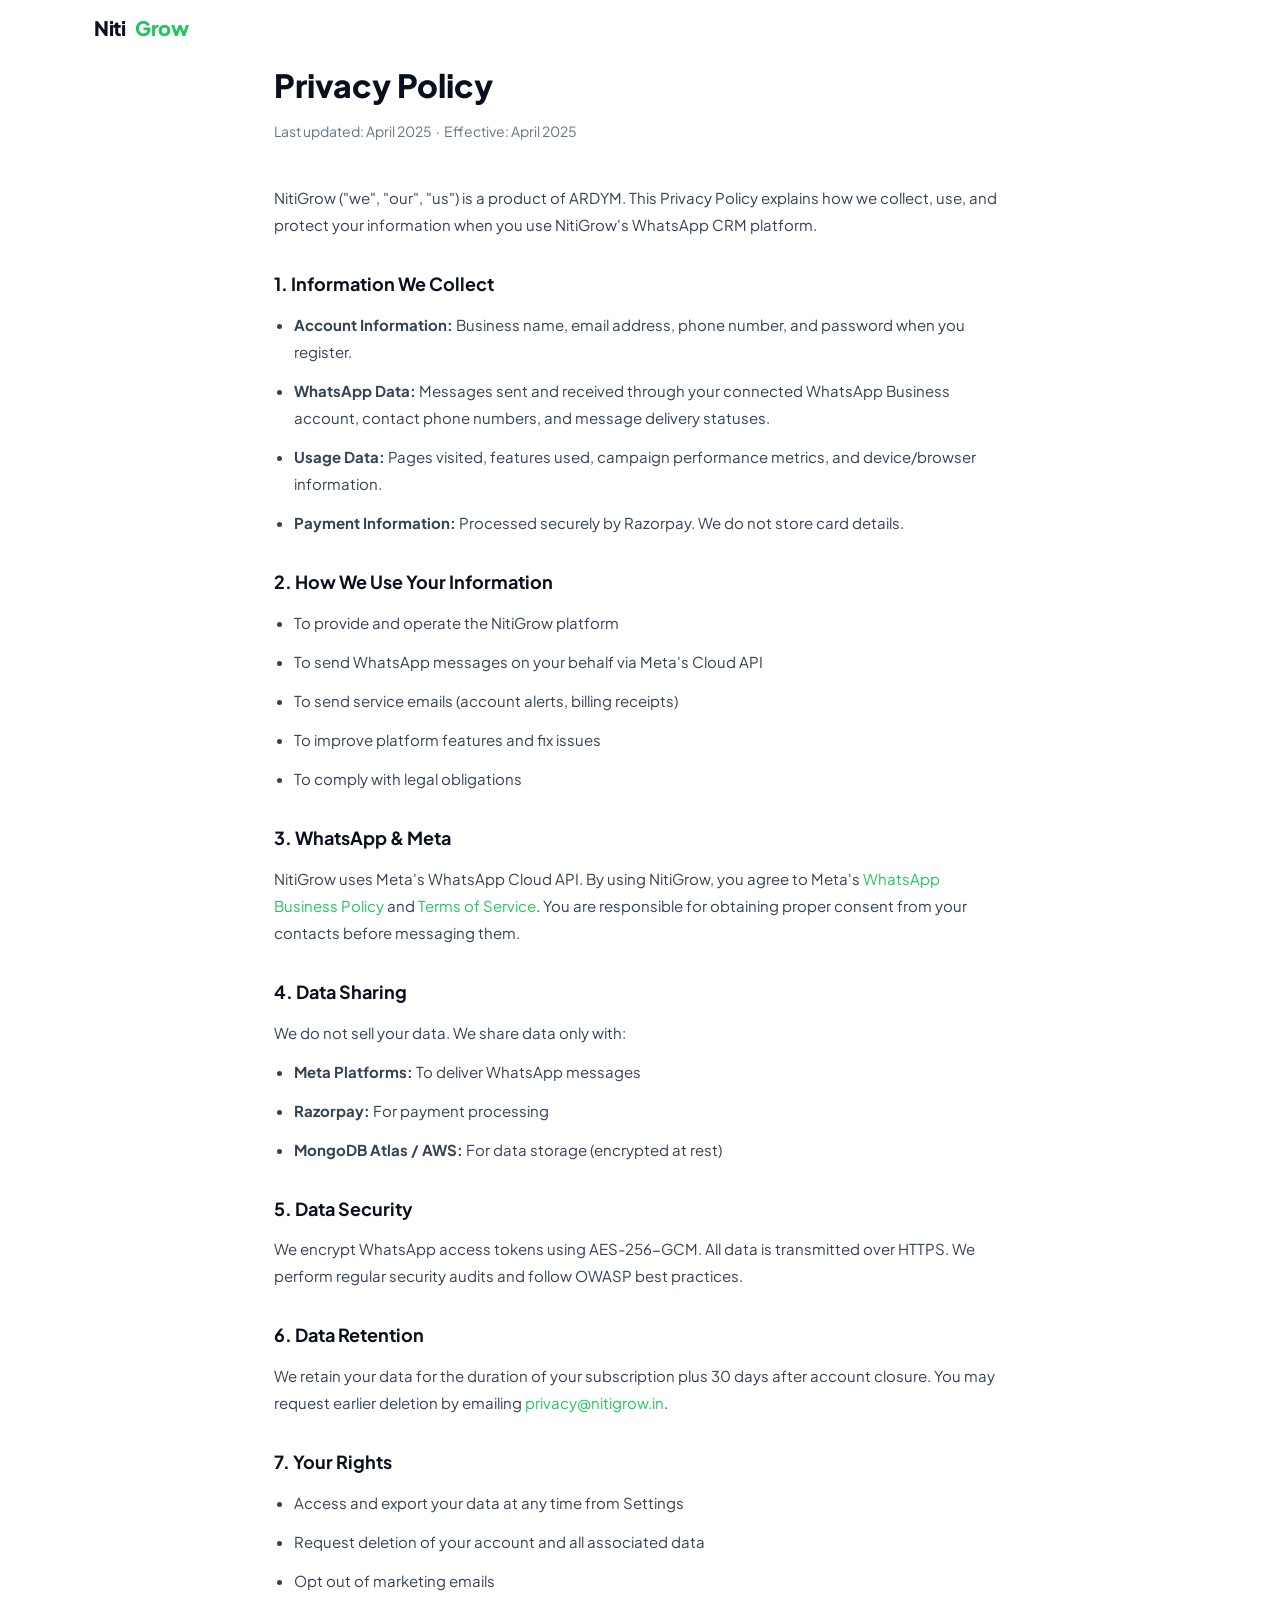
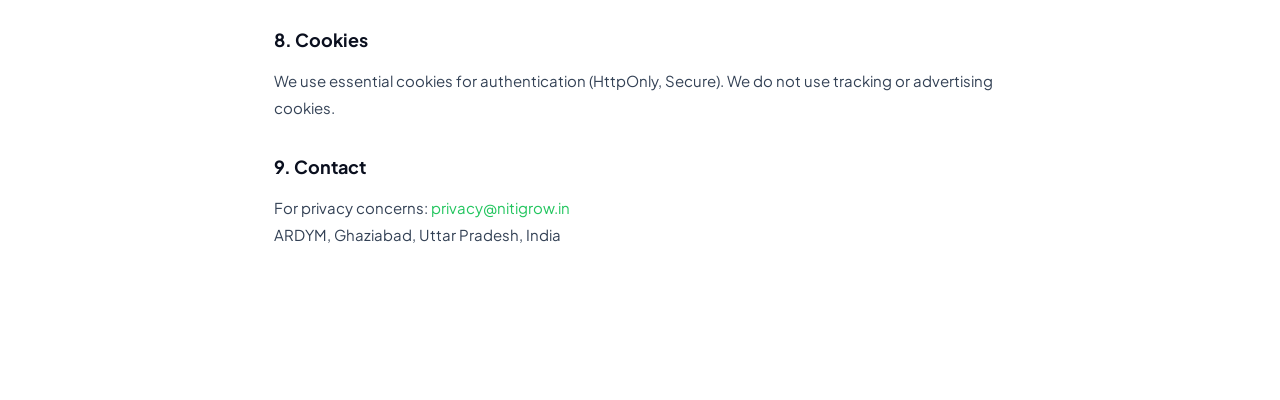
==== privacy.html @ f157244d "first commit" ====
<!DOCTYPE html>
<html lang="en">
<head>
  <meta charset="UTF-8" />
  <meta name="viewport" content="width=device-width, initial-scale=1.0" />
  <title>Privacy Policy — NitiGrow</title>
  <link rel="stylesheet" href="style.css" />
  <style>
    .doc { max-width: 780px; margin: 60px auto; padding: 0 24px 80px; }
    .doc h1 { font-size: 32px; font-weight: 800; color: var(--dark); margin-bottom: 8px; }
    .doc .meta { color: var(--muted); font-size: 14px; margin-bottom: 40px; }
    .doc h2 { font-size: 18px; font-weight: 700; color: var(--dark); margin: 32px 0 12px; }
    .doc p, .doc li { font-size: 15px; color: #334155; line-height: 1.8; margin-bottom: 12px; }
    .doc ul { padding-left: 20px; }
    .doc a { color: var(--brand); }
  </style>
</head>
<body>
  <nav class="nav">
    <div class="container nav-inner">
      <a href="/" class="logo">Niti<span>Grow</span></a>
    </div>
  </nav>

  <div class="doc">
    <h1>Privacy Policy</h1>
    <p class="meta">Last updated: April 2025 &nbsp;·&nbsp; Effective: April 2025</p>

    <p>NitiGrow ("we", "our", "us") is a product of ARDYM. This Privacy Policy explains how we collect, use, and protect your information when you use NitiGrow's WhatsApp CRM platform.</p>

    <h2>1. Information We Collect</h2>
    <ul>
      <li><strong>Account Information:</strong> Business name, email address, phone number, and password when you register.</li>
      <li><strong>WhatsApp Data:</strong> Messages sent and received through your connected WhatsApp Business account, contact phone numbers, and message delivery statuses.</li>
      <li><strong>Usage Data:</strong> Pages visited, features used, campaign performance metrics, and device/browser information.</li>
      <li><strong>Payment Information:</strong> Processed securely by Razorpay. We do not store card details.</li>
    </ul>

    <h2>2. How We Use Your Information</h2>
    <ul>
      <li>To provide and operate the NitiGrow platform</li>
      <li>To send WhatsApp messages on your behalf via Meta's Cloud API</li>
      <li>To send service emails (account alerts, billing receipts)</li>
      <li>To improve platform features and fix issues</li>
      <li>To comply with legal obligations</li>
    </ul>

    <h2>3. WhatsApp & Meta</h2>
    <p>NitiGrow uses Meta's WhatsApp Cloud API. By using NitiGrow, you agree to Meta's <a href="https://www.whatsapp.com/legal/business-policy/" target="_blank">WhatsApp Business Policy</a> and <a href="https://www.whatsapp.com/legal/terms-of-service/" target="_blank">Terms of Service</a>. You are responsible for obtaining proper consent from your contacts before messaging them.</p>

    <h2>4. Data Sharing</h2>
    <p>We do not sell your data. We share data only with:</p>
    <ul>
      <li><strong>Meta Platforms:</strong> To deliver WhatsApp messages</li>
      <li><strong>Razorpay:</strong> For payment processing</li>
      <li><strong>MongoDB Atlas / AWS:</strong> For data storage (encrypted at rest)</li>
    </ul>

    <h2>5. Data Security</h2>
    <p>We encrypt WhatsApp access tokens using AES-256-GCM. All data is transmitted over HTTPS. We perform regular security audits and follow OWASP best practices.</p>

    <h2>6. Data Retention</h2>
    <p>We retain your data for the duration of your subscription plus 30 days after account closure. You may request earlier deletion by emailing <a href="mailto:privacy@nitigrow.in">privacy@nitigrow.in</a>.</p>

    <h2>7. Your Rights</h2>
    <ul>
      <li>Access and export your data at any time from Settings</li>
      <li>Request deletion of your account and all associated data</li>
      <li>Opt out of marketing emails</li>
    </ul>

    <h2>8. Cookies</h2>
    <p>We use essential cookies for authentication (HttpOnly, Secure). We do not use tracking or advertising cookies.</p>

    <h2>9. Contact</h2>
    <p>For privacy concerns: <a href="mailto:privacy@nitigrow.in">privacy@nitigrow.in</a><br />
    ARDYM, Ghaziabad, Uttar Pradesh, India</p>
  </div>
</body>
</html>
---- style.css ----
@import url('https://fonts.googleapis.com/css2?family=Plus+Jakarta+Sans:wght@400;500;600;700;800&display=swap');

*, *::before, *::after { box-sizing: border-box; margin: 0; padding: 0; }

:root {
  --brand: #22c55e;
  --brand-2: #16a34a;
  --brand-dark: #15803d;
  --wa: #25D366;
  --dark: #0a0f1e;
  --dark-2: #0f172a;
  --dark-3: #1e293b;
  --text: #0f172a;
  --text-2: #334155;
  --muted: #64748b;
  --border: #e2e8f0;
  --border-2: #f1f5f9;
  --bg: #f8fafc;
  --white: #ffffff;
  --radius: 12px;
  --radius-lg: 20px;
  --shadow-sm: 0 1px 3px rgba(0,0,0,0.06), 0 1px 2px rgba(0,0,0,0.04);
  --shadow: 0 4px 16px rgba(0,0,0,0.08), 0 2px 6px rgba(0,0,0,0.04);
  --shadow-lg: 0 20px 60px rgba(0,0,0,0.12), 0 8px 24px rgba(0,0,0,0.06);
}

html { scroll-behavior: smooth; }
body { font-family: 'Plus Jakarta Sans', 'Segoe UI', system-ui, sans-serif; color: var(--text); background: var(--white); line-height: 1.6; -webkit-font-smoothing: antialiased; }
a { text-decoration: none; color: inherit; }
img { max-width: 100%; }

.container { max-width: 1140px; margin: 0 auto; padding: 0 24px; }

/* ── BUTTONS ─────────────────────────────────────── */
.btn-primary {
  background: linear-gradient(135deg, var(--brand) 0%, var(--brand-2) 100%);
  color: #fff; padding: 11px 24px;
  border-radius: var(--radius); font-weight: 700; font-size: 15px;
  border: none; cursor: pointer;
  transition: all 0.2s; display: inline-flex; align-items: center; gap: 7px;
  box-shadow: 0 4px 14px rgba(34,197,94,0.3);
}
.btn-primary:hover { transform: translateY(-1px); box-shadow: 0 6px 20px rgba(34,197,94,0.4); }
.btn-primary:active { transform: translateY(0); }

.btn-outline {
  background: transparent; color: var(--text-2); padding: 11px 24px;
  border-radius: var(--radius); font-weight: 600; font-size: 15px;
  border: 1.5px solid var(--border); cursor: pointer;
  transition: all 0.2s; display: inline-flex; align-items: center; gap: 7px;
}
.btn-outline:hover { border-color: var(--brand); color: var(--brand); background: rgba(34,197,94,0.04); }

.btn-ghost {
  background: transparent; color: var(--muted); font-weight: 600;
  display: inline-flex; align-items: center; gap: 6px;
  transition: color 0.2s; cursor: pointer;
}
.btn-ghost:hover { color: var(--brand); }

.btn-lg { padding: 14px 32px; font-size: 16px; border-radius: 14px; }
.btn-block { display: flex; justify-content: center; width: 100%; padding: 13px; margin-top: 24px; border-radius: var(--radius); }

/* ── NAV ─────────────────────────────────────────── */
.nav {
  position: fixed; top: 0; left: 0; right: 0;
  z-index: 200;
  padding: 12px 0;
  transition: all 0.3s;
}
.nav.scrolled {
  background: rgba(255,255,255,0.92);
  backdrop-filter: blur(16px);
  -webkit-backdrop-filter: blur(16px);
  border-bottom: 1px solid var(--border-2);
  box-shadow: 0 2px 16px rgba(0,0,0,0.06);
  padding: 10px 0;
}
.nav-inner { display: flex; align-items: center; justify-content: space-between; }

.logo {
  display: flex; align-items: center; gap: 9px;
  font-size: 20px; font-weight: 800; color: var(--dark);
  letter-spacing: -0.3px;
}
.logo-icon {
  width: 34px; height: 34px; border-radius: 9px;
  background: linear-gradient(135deg, #22c55e 0%, #16a34a 100%);
  display: flex; align-items: center; justify-content: center;
  box-shadow: 0 4px 12px rgba(34,197,94,0.35);
  flex-shrink: 0;
}
.logo span { color: var(--brand); }
.logo-by {
  font-size: 10px; font-weight: 500; color: var(--muted);
  display: block; letter-spacing: 0.4px; margin-top: -2px; text-transform: uppercase;
}

.nav-links { display: flex; align-items: center; gap: 6px; }
.nav-links > a {
  font-size: 14px; color: var(--text-2); font-weight: 500;
  padding: 7px 13px; border-radius: 8px;
  transition: all 0.15s;
}
.nav-links > a:hover { color: var(--dark); background: var(--bg); }
.nav-links .sep { width: 1px; height: 20px; background: var(--border); margin: 0 4px; }

/* ── HERO ─────────────────────────────────────────── */
.hero {
  padding: 130px 0 90px;
  background: #fff;
  position: relative; overflow: hidden;
}
.hero::before {
  content: '';
  position: absolute; top: -200px; right: -200px;
  width: 700px; height: 700px;
  background: radial-gradient(circle, rgba(34,197,94,0.08) 0%, transparent 65%);
  pointer-events: none;
}
.hero::after {
  content: '';
  position: absolute; bottom: -100px; left: -100px;
  width: 500px; height: 500px;
  background: radial-gradient(circle, rgba(37,211,102,0.05) 0%, transparent 65%);
  pointer-events: none;
}

.hero-inner { display: grid; grid-template-columns: 1fr 1fr; gap: 72px; align-items: center; position: relative; }

.badge {
  display: inline-flex; align-items: center; gap: 6px;
  background: rgba(34,197,94,0.08); color: var(--brand-dark);
  font-size: 12.5px; font-weight: 700; padding: 5px 14px;
  border-radius: 99px; margin-bottom: 22px;
  border: 1px solid rgba(34,197,94,0.18);
  letter-spacing: 0.2px;
}
.badge-dot { width: 7px; height: 7px; border-radius: 50%; background: var(--brand); flex-shrink: 0; }

.hero-text h1 {
  font-size: 52px; font-weight: 800; line-height: 1.12;
  color: var(--dark); margin-bottom: 20px;
  letter-spacing: -1.5px;
}
.highlight {
  background: linear-gradient(135deg, #22c55e 0%, #16a34a 100%);
  -webkit-background-clip: text; -webkit-text-fill-color: transparent;
  background-clip: text;
}
.hero-text p { font-size: 17px; color: var(--muted); margin-bottom: 36px; max-width: 460px; line-height: 1.7; }

.hero-checklist { display: flex; flex-direction: column; gap: 10px; margin-bottom: 36px; }
.hero-checklist li {
  display: flex; align-items: center; gap: 10px;
  font-size: 14.5px; color: var(--text-2); font-weight: 500; list-style: none;
}
.check-icon { flex-shrink: 0; width: 20px; height: 20px; border-radius: 50%; background: rgba(34,197,94,0.12); display: flex; align-items: center; justify-content: center; }

.hero-actions { display: flex; gap: 12px; flex-wrap: wrap; margin-bottom: 18px; }
.hero-note { font-size: 13px; color: var(--muted); display: flex; align-items: center; gap: 14px; }
.hero-note span { display: flex; align-items: center; gap: 5px; }

/* Phone mock */
.hero-visual { display: flex; align-items: center; justify-content: center; }
.phone-wrap { position: relative; }
.phone-glow {
  position: absolute; inset: -30px; border-radius: 50px;
  background: radial-gradient(circle, rgba(34,197,94,0.12) 0%, transparent 70%);
  pointer-events: none;
}
.phone-mock {
  background: var(--dark-2);
  border-radius: 28px; padding: 0;
  width: 300px; overflow: hidden;
  box-shadow: 0 32px 80px rgba(0,0,0,0.25), 0 0 0 1px rgba(255,255,255,0.06);
  position: relative;
}
.phone-header {
  background: #075e54;
  padding: 14px 18px;
  display: flex; align-items: center; gap: 10px;
}
.phone-avatar { width: 36px; height: 36px; border-radius: 50%; background: linear-gradient(135deg, #22c55e, #16a34a); display: flex; align-items: center; justify-content: center; font-size: 16px; }
.phone-contact { flex: 1; }
.phone-contact-name { font-size: 14px; font-weight: 600; color: #fff; line-height: 1; }
.phone-contact-status { font-size: 11.5px; color: rgba(255,255,255,0.6); margin-top: 2px; }

.phone-body { padding: 16px; background: #0d1117; min-height: 220px; display: flex; flex-direction: column; gap: 8px; }

.chat-bubble {
  padding: 9px 13px; border-radius: 12px;
  font-size: 13.5px; max-width: 88%; line-height: 1.45;
  color: #e2e8f0; position: relative;
}
.chat-bubble.in { background: #1e2d3d; border-radius: 2px 12px 12px 12px; align-self: flex-start; }
.chat-bubble.out { background: #005c4b; border-radius: 12px 2px 12px 12px; margin-left: auto; }
.chat-time { font-size: 10px; color: rgba(255,255,255,0.3); margin-top: 3px; display: block; text-align: right; }

.phone-tag {
  margin: 0 16px 16px;
  font-size: 11.5px; color: var(--brand);
  background: rgba(34,197,94,0.1); border: 1px solid rgba(34,197,94,0.2);
  padding: 7px 12px; border-radius: 8px;
  display: flex; align-items: center; gap: 6px;
  font-weight: 600;
}

/* ── LOGOS ────────────────────────────────────────── */
.logos { padding: 36px 0; border-top: 1px solid var(--border-2); border-bottom: 1px solid var(--border-2); background: var(--bg); }
.logos-label { text-align: center; font-size: 12.5px; font-weight: 600; color: var(--muted); letter-spacing: 0.8px; text-transform: uppercase; margin-bottom: 20px; }
.logos-row {
  display: flex; align-items: center; justify-content: center;
  gap: 40px; flex-wrap: wrap;
}
.logo-item {
  font-size: 13px; font-weight: 700; color: var(--muted);
  opacity: 0.5; letter-spacing: 0.3px;
  transition: opacity 0.2s;
}
.logo-item:hover { opacity: 0.8; }

/* ── STATS ─────────────────────────────────────────── */
.stats { background: var(--dark-2); padding: 64px 0; }
.stats-grid { display: grid; grid-template-columns: repeat(4, 1fr); }
.stat {
  text-align: center; padding: 24px 20px;
  border-right: 1px solid rgba(255,255,255,0.07);
}
.stat:last-child { border-right: none; }
.stat-value { font-size: 38px; font-weight: 800; color: var(--brand); margin-bottom: 6px; letter-spacing: -1px; }
.stat-label { font-size: 13.5px; color: rgba(255,255,255,0.45); font-weight: 500; }

/* ── FEATURES ──────────────────────────────────────── */
.features { padding: 96px 0; background: #fff; }
.section-eyebrow { font-size: 12px; font-weight: 700; color: var(--brand); letter-spacing: 1.2px; text-transform: uppercase; text-align: center; margin-bottom: 12px; }
.section-title { font-size: 38px; font-weight: 800; color: var(--dark); text-align: center; margin-bottom: 14px; letter-spacing: -0.8px; line-height: 1.2; }
.section-sub { font-size: 17px; color: var(--muted); text-align: center; margin-bottom: 56px; max-width: 540px; margin-left: auto; margin-right: auto; line-height: 1.6; }

.features-grid { display: grid; grid-template-columns: repeat(3, 1fr); gap: 20px; }
.feature-card {
  background: var(--bg); padding: 28px; border-radius: 18px;
  border: 1px solid var(--border-2);
  transition: all 0.25s; cursor: default;
}
.feature-card:hover { background: #fff; border-color: rgba(34,197,94,0.2); box-shadow: 0 8px 32px rgba(34,197,94,0.08), 0 2px 8px rgba(0,0,0,0.04); transform: translateY(-2px); }

.feature-icon-wrap {
  width: 44px; height: 44px; border-radius: 12px;
  background: rgba(34,197,94,0.1); display: flex;
  align-items: center; justify-content: center;
  margin-bottom: 18px; color: var(--brand-dark);
  transition: all 0.25s;
}
.feature-card:hover .feature-icon-wrap { background: rgba(34,197,94,0.16); }

.feature-card h3 { font-size: 16.5px; font-weight: 700; color: var(--dark); margin-bottom: 9px; }
.feature-card p { font-size: 14px; color: var(--muted); line-height: 1.7; }

/* ── HOW IT WORKS ──────────────────────────────────── */
.how { padding: 96px 0; background: var(--bg); }
.steps-grid { display: grid; grid-template-columns: repeat(3, 1fr); gap: 32px; margin-top: 16px; }
.step { text-align: center; padding: 16px; }
.step-num {
  width: 48px; height: 48px; border-radius: 50%;
  background: linear-gradient(135deg, var(--brand) 0%, var(--brand-2) 100%);
  color: #fff; font-size: 18px; font-weight: 800;
  display: flex; align-items: center; justify-content: center;
  margin: 0 auto 18px; box-shadow: 0 6px 20px rgba(34,197,94,0.3);
}
.step h3 { font-size: 17px; font-weight: 700; color: var(--dark); margin-bottom: 10px; }
.step p { font-size: 14px; color: var(--muted); line-height: 1.7; }

/* ── SOCIAL PROOF ──────────────────────────────────── */
.social-proof { padding: 96px 0; background: #fff; }
.testimonials-grid { display: grid; grid-template-columns: repeat(3, 1fr); gap: 20px; }
.testimonial-card {
  background: var(--bg); border: 1px solid var(--border-2);
  border-radius: 18px; padding: 28px;
  transition: all 0.25s;
}
.testimonial-card:hover { border-color: rgba(34,197,94,0.2); box-shadow: var(--shadow); }
.stars { display: flex; gap: 3px; margin-bottom: 14px; color: #f59e0b; }
.testimonial-text { font-size: 14.5px; color: var(--text-2); line-height: 1.7; margin-bottom: 20px; font-style: italic; }
.testimonial-author { display: flex; align-items: center; gap: 10px; }
.author-avatar { width: 38px; height: 38px; border-radius: 50%; background: linear-gradient(135deg, #22c55e 0%, #0ea5e9 100%); display: flex; align-items: center; justify-content: center; font-size: 14px; font-weight: 700; color: #fff; flex-shrink: 0; }
.author-name { font-size: 13.5px; font-weight: 700; color: var(--dark); }
.author-biz { font-size: 12px; color: var(--muted); margin-top: 1px; }

/* ── PRICING ────────────────────────────────────────── */
.pricing { padding: 96px 0; background: var(--bg); }
.pricing-grid { display: grid; grid-template-columns: repeat(3, 1fr); gap: 20px; max-width: 940px; margin: 0 auto; }

.plan {
  background: var(--white); border: 1.5px solid var(--border);
  border-radius: 20px; padding: 32px 28px; position: relative;
  transition: all 0.25s;
}
.plan:hover { box-shadow: var(--shadow); }
.plan-popular {
  border-color: var(--brand);
  box-shadow: 0 0 0 3px rgba(34,197,94,0.1);
  background: #fff;
}
.plan-badge {
  position: absolute; top: -13px; left: 50%; transform: translateX(-50%);
  background: linear-gradient(135deg, var(--brand), var(--brand-2));
  color: #fff; font-size: 11.5px; font-weight: 700;
  padding: 4px 16px; border-radius: 99px; white-space: nowrap;
  box-shadow: 0 4px 12px rgba(34,197,94,0.35);
  letter-spacing: 0.2px;
}
.plan-name { font-size: 16px; font-weight: 700; color: var(--text-2); margin-bottom: 8px; }
.plan-price { font-size: 40px; font-weight: 800; color: var(--dark); margin-bottom: 6px; letter-spacing: -1px; line-height: 1; }
.plan-price span { font-size: 15px; font-weight: 400; color: var(--muted); }
.plan-desc { font-size: 13px; color: var(--muted); margin-bottom: 24px; }

.plan-divider { height: 1px; background: var(--border-2); margin: 20px 0; }

.plan-features { list-style: none; display: flex; flex-direction: column; gap: 12px; margin-bottom: 4px; }
.plan-features li {
  font-size: 13.5px; color: var(--text-2); font-weight: 500;
  display: flex; align-items: center; gap: 9px;
}
.plan-features li.off { color: var(--muted); }
.feat-check { flex-shrink: 0; width: 18px; height: 18px; border-radius: 50%; background: rgba(34,197,94,0.12); display: flex; align-items: center; justify-content: center; }
.feat-x { flex-shrink: 0; width: 18px; height: 18px; border-radius: 50%; background: rgba(100,116,139,0.1); display: flex; align-items: center; justify-content: center; }

/* ── CTA ─────────────────────────────────────────────── */
.cta {
  padding: 100px 0;
  background: var(--dark-2);
  position: relative; overflow: hidden;
}
.cta::before {
  content: '';
  position: absolute; top: -200px; left: 50%; transform: translateX(-50%);
  width: 800px; height: 600px;
  background: radial-gradient(circle, rgba(34,197,94,0.1) 0%, transparent 65%);
  pointer-events: none;
}
.cta-inner { text-align: center; position: relative; }
.cta-inner h2 { font-size: 44px; font-weight: 800; color: #fff; margin-bottom: 14px; letter-spacing: -1px; }
.cta-inner p { font-size: 18px; color: rgba(255,255,255,0.55); margin-bottom: 36px; }
.cta-actions { display: flex; align-items: center; justify-content: center; gap: 14px; flex-wrap: wrap; }
.btn-white { background: #fff; color: var(--dark); }
.btn-white:hover { background: #f0fdf4; box-shadow: 0 6px 20px rgba(255,255,255,0.2); }
.cta-note { font-size: 13px; color: rgba(255,255,255,0.3); margin-top: 18px; }

/* ── FOOTER ─────────────────────────────────────────── */
.footer { background: var(--dark); padding: 60px 0 28px; }
.footer-grid { display: grid; grid-template-columns: 2fr 1fr 1fr 1fr; gap: 48px; padding-bottom: 48px; border-bottom: 1px solid rgba(255,255,255,0.07); }
.footer-brand .footer-logo { display: flex; align-items: center; gap: 8px; margin-bottom: 12px; }
.footer-brand .footer-logo-text { font-size: 19px; font-weight: 800; color: #fff; }
.footer-brand .footer-logo-text span { color: var(--brand); }
.footer-tagline { font-size: 13.5px; color: rgba(255,255,255,0.35); line-height: 1.6; max-width: 240px; margin-bottom: 20px; }
.footer-social { display: flex; gap: 10px; }
.social-btn {
  width: 34px; height: 34px; border-radius: 8px;
  background: rgba(255,255,255,0.06); border: 1px solid rgba(255,255,255,0.08);
  display: flex; align-items: center; justify-content: center;
  color: rgba(255,255,255,0.45); transition: all 0.2s; cursor: pointer;
}
.social-btn:hover { background: rgba(255,255,255,0.1); color: rgba(255,255,255,0.8); }

.footer-col h4 { font-size: 13px; font-weight: 700; color: rgba(255,255,255,0.7); letter-spacing: 0.5px; margin-bottom: 16px; }
.footer-col ul { list-style: none; display: flex; flex-direction: column; gap: 10px; }
.footer-col ul a { font-size: 13.5px; color: rgba(255,255,255,0.35); transition: color 0.15s; }
.footer-col ul a:hover { color: rgba(255,255,255,0.75); }

.footer-bottom { padding-top: 24px; display: flex; justify-content: space-between; align-items: center; flex-wrap: wrap; gap: 12px; }
.footer-bottom p { font-size: 12px; color: rgba(255,255,255,0.2); }
.footer-bottom-links { display: flex; gap: 20px; }
.footer-bottom-links a { font-size: 12px; color: rgba(255,255,255,0.25); transition: color 0.15s; }
.footer-bottom-links a:hover { color: rgba(255,255,255,0.55); }

/* ── META BADGE ─────────────────────────────────────── */
.meta-badge {
  display: inline-flex; align-items: center; gap: 8px;
  background: rgba(255,255,255,0.04); border: 1px solid rgba(255,255,255,0.1);
  border-radius: 8px; padding: 8px 14px; margin-top: 16px;
  font-size: 12px; color: rgba(255,255,255,0.45);
}

/* ── NAV SCROLL JS HOOK ───────────────────────────── */
.nav-links-desktop { display: flex; align-items: center; gap: 6px; }

/* ── RESPONSIVE ─────────────────────────────────────── */
@media (max-width: 1024px) {
  .hero-text h1 { font-size: 42px; }
  .section-title { font-size: 32px; }
  .cta-inner h2 { font-size: 36px; }
  .footer-grid { grid-template-columns: 1fr 1fr; }
}

@media (max-width: 768px) {
  .hero { padding: 100px 0 60px; }
  .hero-inner { grid-template-columns: 1fr; gap: 48px; }
  .hero-text h1 { font-size: 34px; letter-spacing: -0.8px; }
  .hero-text p { font-size: 16px; }
  .hero-visual { display: none; }
  .hero-actions { flex-direction: column; }
  .hero-actions .btn-lg { width: 100%; justify-content: center; }
  .section-title { font-size: 28px; }
  .cta-inner h2 { font-size: 30px; }
  .features-grid, .pricing-grid, .testimonials-grid, .steps-grid { grid-template-columns: 1fr; }
  .stats-grid { grid-template-columns: repeat(2, 1fr); }
  .stat { border-right: none; border-bottom: 1px solid rgba(255,255,255,0.07); }
  .stat:nth-child(2n) { border-right: none; }
  .stat:last-child { border-bottom: none; }
  .footer-grid { grid-template-columns: 1fr 1fr; gap: 32px; }
  .nav-links .btn-outline { display: none; }
  .logos-row { gap: 24px; }
}

@media (max-width: 480px) {
  .container { padding: 0 16px; }
  .footer-grid { grid-template-columns: 1fr; }
  .footer-bottom { flex-direction: column; text-align: center; }
  .stats-grid { grid-template-columns: 1fr 1fr; }
}

@media (prefers-reduced-motion: reduce) {
  *, *::before, *::after { transition: none !important; animation: none !important; }
}
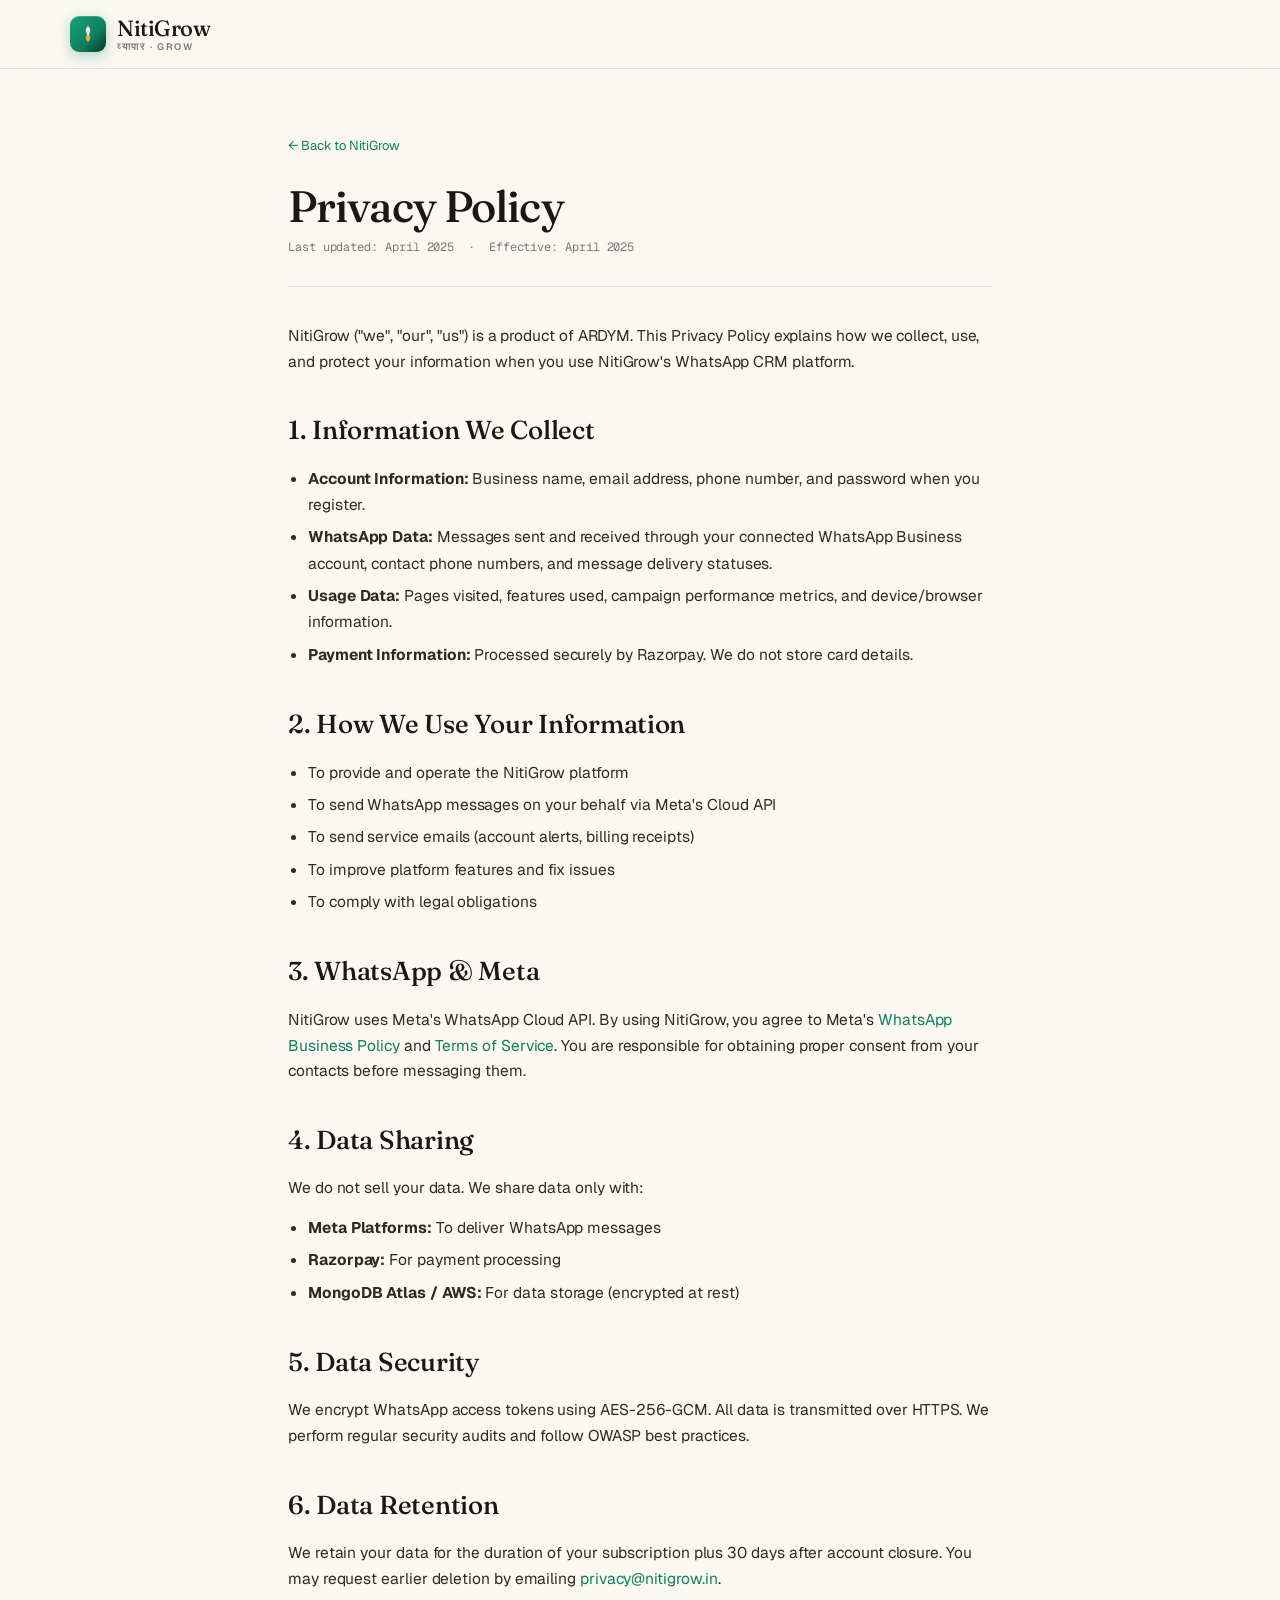
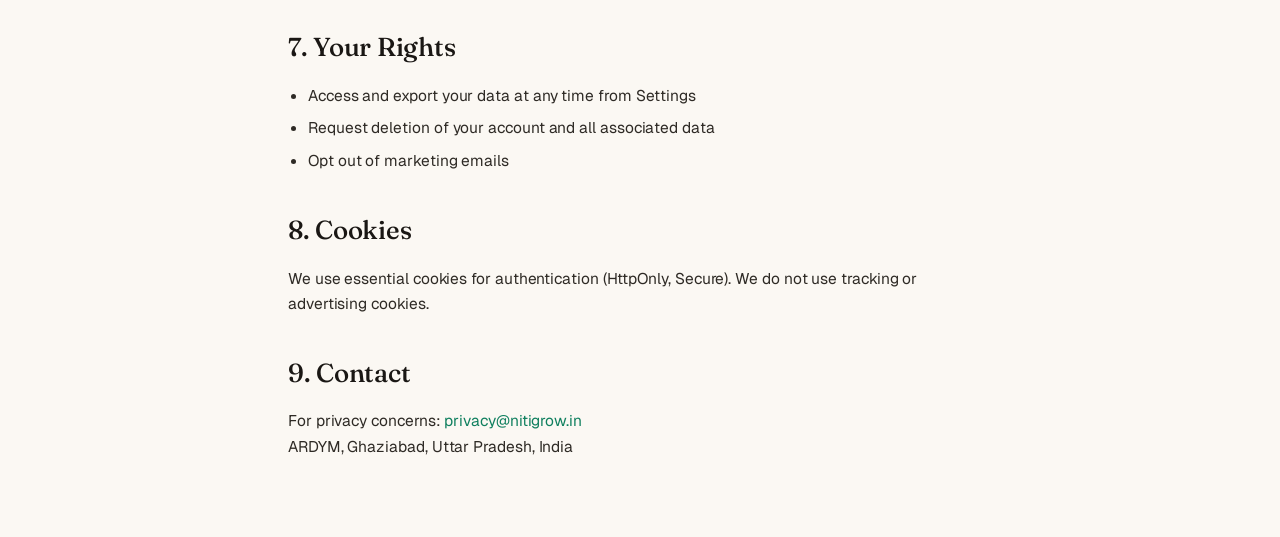
==== commit be63e37f: "feat(landing): warm Indian premium redesign + expanded marketing surface Full visual rebuild matchin" ====
--- a/privacy.html
+++ b/privacy.html
@@ -5,26 +5,30 @@
   <meta name="viewport" content="width=device-width, initial-scale=1.0" />
   <title>Privacy Policy — NitiGrow</title>
   <link rel="stylesheet" href="style.css" />
-  <style>
-    .doc { max-width: 780px; margin: 60px auto; padding: 0 24px 80px; }
-    .doc h1 { font-size: 32px; font-weight: 800; color: var(--dark); margin-bottom: 8px; }
-    .doc .meta { color: var(--muted); font-size: 14px; margin-bottom: 40px; }
-    .doc h2 { font-size: 18px; font-weight: 700; color: var(--dark); margin: 32px 0 12px; }
-    .doc p, .doc li { font-size: 15px; color: #334155; line-height: 1.8; margin-bottom: 12px; }
-    .doc ul { padding-left: 20px; }
-    .doc a { color: var(--brand); }
-  </style>
 </head>
 <body>
   <nav class="nav">
     <div class="container nav-inner">
-      <a href="/" class="logo">Niti<span>Grow</span></a>
+      <a href="/" class="logo">
+        <div class="logo-mark">
+          <svg width="20" height="20" viewBox="0 0 20 20" fill="none">
+            <path d="M10 2 C 13 5, 13 8, 10 10 C 7 8, 7 5, 10 2 Z" fill="#F5EFDF"/>
+            <path d="M10 18 C 7 15, 7 12, 10 10 C 13 12, 13 15, 10 18 Z" fill="#E8A94A"/>
+            <circle cx="10" cy="10" r="1.4" fill="#F5EFDF"/>
+          </svg>
+        </div>
+        <div>
+          <div>NitiGrow</div>
+          <div class="logo-eyebrow">व्यापार · GROW</div>
+        </div>
+      </a>
     </div>
   </nav>
 
   <div class="doc">
+    <a href="/" class="doc-back">← Back to NitiGrow</a>
     <h1>Privacy Policy</h1>
-    <p class="meta">Last updated: April 2025 &nbsp;·&nbsp; Effective: April 2025</p>
+    <p class="doc-meta">Last updated: April 2025 &nbsp;·&nbsp; Effective: April 2025</p>
 
     <p>NitiGrow ("we", "our", "us") is a product of ARDYM. This Privacy Policy explains how we collect, use, and protect your information when you use NitiGrow's WhatsApp CRM platform.</p>
 
--- a/style.css
+++ b/style.css
@@ -1,425 +1,1282 @@
-@import url('https://fonts.googleapis.com/css2?family=Plus+Jakarta+Sans:wght@400;500;600;700;800&display=swap');
+/* ═══════════════════════════════════════════════════════════════════════════
+   NitiGrow Landing — Warm Indian Premium
+   Cream paper, viridian + terracotta + turmeric, Fraunces + Geist
+   ═══════════════════════════════════════════════════════════════════════════ */
+
+@import url('https://fonts.googleapis.com/css2?family=Fraunces:opsz,wght@9..144,400;9..144,500;9..144,600&family=Geist:wght@400;500;600;700&family=Geist+Mono:wght@400;500&family=Instrument+Serif:ital@0;1&display=swap');
 
 *, *::before, *::after { box-sizing: border-box; margin: 0; padding: 0; }
 
 :root {
-  --brand: #22c55e;
-  --brand-2: #16a34a;
-  --brand-dark: #15803d;
-  --wa: #25D366;
-  --dark: #0a0f1e;
-  --dark-2: #0f172a;
-  --dark-3: #1e293b;
-  --text: #0f172a;
-  --text-2: #334155;
-  --muted: #64748b;
-  --border: #e2e8f0;
-  --border-2: #f1f5f9;
-  --bg: #f8fafc;
-  --white: #ffffff;
-  --radius: 12px;
-  --radius-lg: 20px;
-  --shadow-sm: 0 1px 3px rgba(0,0,0,0.06), 0 1px 2px rgba(0,0,0,0.04);
-  --shadow: 0 4px 16px rgba(0,0,0,0.08), 0 2px 6px rgba(0,0,0,0.04);
-  --shadow-lg: 0 20px 60px rgba(0,0,0,0.12), 0 8px 24px rgba(0,0,0,0.06);
+  /* Brand */
+  --brand:        #0F7F5E;
+  --brand-2:      #16A37A;
+  --brand-dark:   #063527;
+  --brand-soft:   #E6F4EE;
+  --brand-ring:   rgba(15, 127, 94, 0.16);
+
+  /* Accents */
+  --accent:       #C55A2B;
+  --accent-soft:  #FBEADF;
+  --accent-2:     #E8A94A;
+  --accent-2-soft:#FCF1D9;
+  --accent-deep:  #7A2E10;
+
+  /* Surfaces */
+  --paper:        #FBF8F3;
+  --paper-2:      #F5F0E6;
+  --paper-3:      #EEE7D8;
+  --card:         #FFFDF8;
+  --espresso:     #1F1A14;
+  --espresso-2:   #2A241C;
+
+  /* Ink */
+  --ink:          #1A1714;
+  --ink-2:        #2E2A25;
+  --ink-3:        #5A534B;
+  --mute:         #85796D;
+  --mute-2:       #B8AE9F;
+  --cream:        #F5EFDF;
+
+  /* Borders */
+  --hair:         #E8DFCC;
+  --hair-2:       #F0E9D9;
+
+  /* Shadows */
+  --shadow-xs:    0 1px 2px rgba(26, 23, 20, 0.04);
+  --shadow-sm:    0 1px 2px rgba(26, 23, 20, 0.05), 0 1px 1px rgba(26, 23, 20, 0.03);
+  --shadow:       0 4px 12px rgba(26, 23, 20, 0.06), 0 2px 6px rgba(26, 23, 20, 0.04);
+  --shadow-md:    0 10px 28px rgba(26, 23, 20, 0.08), 0 4px 12px rgba(26, 23, 20, 0.05);
+  --shadow-lg:    0 24px 56px rgba(26, 23, 20, 0.12), 0 8px 20px rgba(26, 23, 20, 0.06);
+  --shadow-brand: 0 8px 22px rgba(15, 127, 94, 0.22);
+  --shadow-accent:0 8px 22px rgba(197, 90, 43, 0.20);
+
+  /* Radius */
+  --r-sm:  8px;
+  --r:     12px;
+  --r-lg:  18px;
+  --r-xl:  26px;
+
+  /* Type */
+  --f-sans:    'Geist', 'Inter', system-ui, -apple-system, sans-serif;
+  --f-display: 'Fraunces', 'Instrument Serif', Georgia, serif;
+  --f-mono:    'Geist Mono', ui-monospace, monospace;
+  --f-serif:   'Instrument Serif', Georgia, serif;
 }
 
 html { scroll-behavior: smooth; }
-body { font-family: 'Plus Jakarta Sans', 'Segoe UI', system-ui, sans-serif; color: var(--text); background: var(--white); line-height: 1.6; -webkit-font-smoothing: antialiased; }
-a { text-decoration: none; color: inherit; }
-img { max-width: 100%; }
-
-.container { max-width: 1140px; margin: 0 auto; padding: 0 24px; }
-
-/* ── BUTTONS ─────────────────────────────────────── */
+body {
+  font-family: var(--f-sans);
+  font-size: 15px;
+  line-height: 1.6;
+  letter-spacing: -0.005em;
+  color: var(--ink);
+  background: var(--paper);
+  -webkit-font-smoothing: antialiased;
+  -moz-osx-font-smoothing: grayscale;
+}
+a { color: inherit; text-decoration: none; }
+img { max-width: 100%; display: block; }
+button { font-family: inherit; cursor: pointer; border: none; background: none; color: inherit; }
+
+.display { font-family: var(--f-display); font-weight: 500; letter-spacing: -0.02em; line-height: 1.1; }
+.serif   { font-family: var(--f-serif);   font-style: italic; }
+.mono    { font-family: var(--f-mono); }
+.caps    { text-transform: uppercase; letter-spacing: 0.14em; font-size: 11px; font-weight: 600; color: var(--mute); }
+
+.container { max-width: 1140px; margin: 0 auto; padding: 0 28px; }
+
+::selection { background: var(--accent-2-soft); color: var(--ink); }
+
+/* ═══ BUTTONS ════════════════════════════════════════════════════════════ */
+.btn {
+  display: inline-flex; align-items: center; justify-content: center; gap: 8px;
+  padding: 12px 22px;
+  border-radius: var(--r);
+  font-weight: 600; font-size: 14.5px;
+  transition: all 0.18s cubic-bezier(0.16, 1, 0.3, 1);
+  white-space: nowrap;
+  cursor: pointer;
+}
 .btn-primary {
-  background: linear-gradient(135deg, var(--brand) 0%, var(--brand-2) 100%);
-  color: #fff; padding: 11px 24px;
-  border-radius: var(--radius); font-weight: 700; font-size: 15px;
-  border: none; cursor: pointer;
-  transition: all 0.2s; display: inline-flex; align-items: center; gap: 7px;
-  box-shadow: 0 4px 14px rgba(34,197,94,0.3);
-}
-.btn-primary:hover { transform: translateY(-1px); box-shadow: 0 6px 20px rgba(34,197,94,0.4); }
+  background: var(--brand); color: var(--paper);
+  box-shadow: var(--shadow-brand);
+}
+.btn-primary:hover { background: var(--brand-2); transform: translateY(-1px); box-shadow: 0 12px 28px rgba(15, 127, 94, 0.28); }
 .btn-primary:active { transform: translateY(0); }
 
 .btn-outline {
-  background: transparent; color: var(--text-2); padding: 11px 24px;
-  border-radius: var(--radius); font-weight: 600; font-size: 15px;
-  border: 1.5px solid var(--border); cursor: pointer;
-  transition: all 0.2s; display: inline-flex; align-items: center; gap: 7px;
-}
-.btn-outline:hover { border-color: var(--brand); color: var(--brand); background: rgba(34,197,94,0.04); }
-
-.btn-ghost {
-  background: transparent; color: var(--muted); font-weight: 600;
-  display: inline-flex; align-items: center; gap: 6px;
-  transition: color 0.2s; cursor: pointer;
-}
-.btn-ghost:hover { color: var(--brand); }
-
-.btn-lg { padding: 14px 32px; font-size: 16px; border-radius: 14px; }
-.btn-block { display: flex; justify-content: center; width: 100%; padding: 13px; margin-top: 24px; border-radius: var(--radius); }
-
-/* ── NAV ─────────────────────────────────────────── */
+  background: transparent; color: var(--ink);
+  border: 1.5px solid var(--hair);
+}
+.btn-outline:hover { border-color: var(--ink-3); background: var(--paper-2); }
+
+.btn-accent {
+  background: var(--accent); color: var(--paper);
+  box-shadow: var(--shadow-accent);
+}
+.btn-accent:hover { background: var(--accent-deep); transform: translateY(-1px); }
+
+.btn-ghost { color: var(--mute); padding: 8px 12px; }
+.btn-ghost:hover { color: var(--ink); }
+
+/* ═══ NAV ════════════════════════════════════════════════════════════════ */
 .nav {
-  position: fixed; top: 0; left: 0; right: 0;
-  z-index: 200;
-  padding: 12px 0;
-  transition: all 0.3s;
-}
-.nav.scrolled {
-  background: rgba(255,255,255,0.92);
-  backdrop-filter: blur(16px);
-  -webkit-backdrop-filter: blur(16px);
-  border-bottom: 1px solid var(--border-2);
-  box-shadow: 0 2px 16px rgba(0,0,0,0.06);
-  padding: 10px 0;
-}
-.nav-inner { display: flex; align-items: center; justify-content: space-between; }
-
+  position: sticky; top: 0; z-index: 100;
+  background: rgba(251, 248, 243, 0.85);
+  backdrop-filter: blur(14px);
+  -webkit-backdrop-filter: blur(14px);
+  border-bottom: 1px solid var(--hair);
+  transition: background 0.25s, border-color 0.25s;
+}
+.nav-inner {
+  display: flex; align-items: center; justify-content: space-between;
+  padding: 16px 0;
+}
 .logo {
-  display: flex; align-items: center; gap: 9px;
-  font-size: 20px; font-weight: 800; color: var(--dark);
-  letter-spacing: -0.3px;
-}
-.logo-icon {
-  width: 34px; height: 34px; border-radius: 9px;
-  background: linear-gradient(135deg, #22c55e 0%, #16a34a 100%);
+  display: flex; align-items: center; gap: 11px;
+  font-family: var(--f-display); font-weight: 500; font-size: 22px;
+  letter-spacing: -0.02em; line-height: 1;
+  color: var(--ink);
+}
+.logo-mark {
+  width: 36px; height: 36px; border-radius: 9px;
+  background: linear-gradient(135deg, #16A37A 0%, #0F7F5E 60%, #063527 100%);
   display: flex; align-items: center; justify-content: center;
-  box-shadow: 0 4px 12px rgba(34,197,94,0.35);
   flex-shrink: 0;
-}
-.logo span { color: var(--brand); }
-.logo-by {
-  font-size: 10px; font-weight: 500; color: var(--muted);
-  display: block; letter-spacing: 0.4px; margin-top: -2px; text-transform: uppercase;
-}
-
-.nav-links { display: flex; align-items: center; gap: 6px; }
-.nav-links > a {
-  font-size: 14px; color: var(--text-2); font-weight: 500;
-  padding: 7px 13px; border-radius: 8px;
-  transition: all 0.15s;
-}
-.nav-links > a:hover { color: var(--dark); background: var(--bg); }
-.nav-links .sep { width: 1px; height: 20px; background: var(--border); margin: 0 4px; }
-
-/* ── HERO ─────────────────────────────────────────── */
+  box-shadow: 0 4px 14px rgba(15, 127, 94, 0.32), inset 0 1px 0 rgba(255, 255, 255, 0.2);
+}
+.logo-eyebrow {
+  font-family: var(--f-sans); font-weight: 600;
+  font-size: 9.5px; letter-spacing: 0.18em;
+  color: var(--mute); margin-top: 3px;
+}
+.nav-links {
+  display: flex; align-items: center; gap: 28px;
+}
+.nav-links a:not(.btn) {
+  font-size: 14px; font-weight: 500; color: var(--ink-2);
+  transition: color 0.15s;
+}
+.nav-links a:not(.btn):hover { color: var(--brand); }
+.nav-sep { width: 1px; height: 22px; background: var(--hair); margin: 0 4px; }
+.nav-mobile-toggle { display: none; }
+
+@media (max-width: 860px) {
+  .nav-links { display: none; }
+  .nav-mobile-toggle { display: inline-flex; padding: 8px; border-radius: 8px; }
+}
+
+/* ═══ HERO ═══════════════════════════════════════════════════════════════ */
 .hero {
-  padding: 130px 0 90px;
-  background: #fff;
-  position: relative; overflow: hidden;
+  position: relative;
+  overflow: hidden;
+  padding: 80px 0 100px;
 }
 .hero::before {
   content: '';
-  position: absolute; top: -200px; right: -200px;
-  width: 700px; height: 700px;
-  background: radial-gradient(circle, rgba(34,197,94,0.08) 0%, transparent 65%);
+  position: absolute; inset: 0;
+  background:
+    radial-gradient(60% 50% at 80% 0%, rgba(232, 169, 74, 0.10) 0%, transparent 60%),
+    radial-gradient(50% 40% at 10% 30%, rgba(15, 127, 94, 0.06) 0%, transparent 70%);
   pointer-events: none;
 }
-.hero::after {
-  content: '';
-  position: absolute; bottom: -100px; left: -100px;
-  width: 500px; height: 500px;
-  background: radial-gradient(circle, rgba(37,211,102,0.05) 0%, transparent 65%);
+.hero-inner {
+  display: grid;
+  grid-template-columns: 1.05fr 1fr;
+  gap: 64px;
+  align-items: center;
+  position: relative; z-index: 1;
+}
+.hero-eyebrow {
+  display: inline-flex; align-items: center; gap: 10px;
+  font-size: 11.5px; font-weight: 600; letter-spacing: 0.14em;
+  text-transform: uppercase; color: var(--accent);
+  margin-bottom: 24px;
+}
+.hero-eyebrow::before { content: ''; width: 28px; height: 1px; background: var(--accent); }
+.hero h1 {
+  font-family: var(--f-display); font-weight: 400;
+  font-size: clamp(40px, 5.6vw, 64px);
+  line-height: 1.04; letter-spacing: -0.03em;
+  color: var(--ink); margin-bottom: 24px;
+}
+.hero h1 em     { font-style: italic; color: var(--brand); font-weight: 400; }
+.hero h1 .accent{ color: var(--accent); font-style: italic; }
+.hero-lede {
+  font-family: var(--f-serif); font-size: 20px; line-height: 1.5;
+  color: var(--ink-2); margin-bottom: 32px;
+  max-width: 540px;
+}
+.hero-actions {
+  display: flex; flex-wrap: wrap; gap: 12px; align-items: center;
+  margin-bottom: 28px;
+}
+.hero-trust {
+  display: flex; align-items: center; gap: 18px;
+  font-size: 13px; color: var(--mute);
+}
+.hero-trust .stars { color: var(--accent-2); letter-spacing: 1px; }
+.hero-trust .pipe  { width: 1px; height: 16px; background: var(--hair); }
+
+/* Phone mock */
+.phone-wrap { position: relative; display: flex; justify-content: center; }
+.phone {
+  width: 320px; height: 640px;
+  background: var(--espresso); border-radius: 44px;
+  padding: 14px;
+  box-shadow: var(--shadow-lg), inset 0 1px 0 rgba(255, 255, 255, 0.08);
+  position: relative;
+}
+.phone::before {
+  content: ''; position: absolute;
+  top: 24px; left: 50%; transform: translateX(-50%);
+  width: 88px; height: 22px; border-radius: 13px;
+  background: #0a0807; z-index: 2;
+}
+.phone-screen {
+  width: 100%; height: 100%;
+  border-radius: 32px;
+  background: var(--card);
+  overflow: hidden;
+  display: flex; flex-direction: column;
+}
+.phone-header {
+  background: var(--brand); color: var(--paper);
+  padding: 50px 16px 14px;
+  display: flex; align-items: center; gap: 10px;
+  flex-shrink: 0;
+}
+.phone-avatar {
+  width: 36px; height: 36px; border-radius: 50%;
+  background: linear-gradient(135deg, #E8A94A, #C55A2B);
+  display: flex; align-items: center; justify-content: center;
+  color: var(--paper); font-weight: 600; font-size: 14px; flex-shrink: 0;
+}
+.phone-name   { font-weight: 600; font-size: 14px; line-height: 1.2; }
+.phone-status { font-size: 11px; opacity: 0.85; margin-top: 2px; }
+.phone-body {
+  flex: 1; padding: 18px 14px;
+  display: flex; flex-direction: column; gap: 10px;
+  background:
+    radial-gradient(circle at 0% 0%, rgba(232, 169, 74, 0.08) 0%, transparent 30%),
+    var(--paper-2);
+  overflow-y: auto;
+}
+.bubble {
+  max-width: 78%; padding: 9px 13px;
+  font-size: 13px; line-height: 1.45;
+  border-radius: 14px; box-shadow: var(--shadow-xs);
+}
+.bubble-in {
+  background: var(--card); color: var(--ink);
+  align-self: flex-start; border-bottom-left-radius: 4px;
+  border: 1px solid var(--hair-2);
+}
+.bubble-out {
+  background: var(--brand); color: var(--paper);
+  align-self: flex-end; border-bottom-right-radius: 4px;
+}
+.bubble-meta { font-size: 9.5px; opacity: 0.7; margin-top: 3px; text-align: right; }
+.bubble-out .bubble-meta { color: var(--cream); }
+.bubble-in  .bubble-meta { color: var(--mute); }
+.phone-composer {
+  padding: 10px 12px 16px;
+  background: var(--card);
+  border-top: 1px solid var(--hair-2);
+  display: flex; align-items: center; gap: 8px;
+  flex-shrink: 0;
+}
+.phone-composer .input {
+  flex: 1; background: var(--paper-2);
+  border-radius: 22px; padding: 9px 14px;
+  font-size: 13px; color: var(--mute);
+}
+.phone-composer .send {
+  width: 36px; height: 36px; border-radius: 50%;
+  background: var(--brand);
+  display: flex; align-items: center; justify-content: center;
+  color: var(--paper);
+}
+
+/* Floating cards around phone */
+.float-card {
+  position: absolute;
+  background: var(--card);
+  border: 1px solid var(--hair);
+  border-radius: var(--r);
+  box-shadow: var(--shadow-md);
+  padding: 12px 14px;
+  font-size: 12.5px;
+  display: flex; align-items: center; gap: 10px;
+}
+.float-card-1 { top: 90px;    left: -10px; }
+.float-card-2 { bottom: 110px; right: -20px; }
+.float-card .icon {
+  width: 32px; height: 32px; border-radius: 8px;
+  display: flex; align-items: center; justify-content: center;
+  flex-shrink: 0;
+}
+.float-card .icon-1 { background: var(--brand-soft);    color: var(--brand); }
+.float-card .icon-2 { background: var(--accent-2-soft); color: var(--accent); }
+.float-card .label  { font-weight: 600; color: var(--ink); font-size: 12.5px; }
+.float-card .sub    { color: var(--mute); font-size: 11px; margin-top: 1px; }
+
+@media (max-width: 860px) {
+  .hero { padding: 56px 0 72px; }
+  .hero-inner { grid-template-columns: 1fr; gap: 56px; text-align: center; }
+  .hero-eyebrow { justify-content: center; }
+  .hero-lede { margin-left: auto; margin-right: auto; }
+  .hero-actions { justify-content: center; }
+  .hero-trust { justify-content: center; }
+  .phone-wrap { transform: scale(0.85); }
+}
+
+/* ═══ TRUST BAR ═══════════════════════════════════════════════════════ */
+.trust-bar {
+  padding: 32px 0;
+  border-top: 1px solid var(--hair);
+  border-bottom: 1px solid var(--hair);
+  background: var(--paper-2);
+}
+.trust-label {
+  text-align: center;
+  font-size: 11px; font-weight: 600; letter-spacing: 0.18em;
+  text-transform: uppercase; color: var(--mute);
+  margin-bottom: 18px;
+}
+.trust-logos {
+  display: flex; flex-wrap: wrap; align-items: center; justify-content: center;
+  gap: 36px 56px;
+  font-family: var(--f-display); font-weight: 500;
+  font-size: 22px; letter-spacing: -0.01em;
+  color: var(--mute-2);
+}
+.trust-logos span { transition: color 0.2s; }
+.trust-logos span:hover { color: var(--ink-3); }
+
+/* ═══ STATS ═══════════════════════════════════════════════════════════ */
+.stats { padding: 80px 0; }
+.stats-grid {
+  display: grid;
+  grid-template-columns: repeat(4, 1fr);
+  gap: 28px;
+}
+.stat {
+  padding: 24px 0 24px 24px;
+  border-left: 2px solid var(--accent-2);
+}
+.stat-num {
+  font-family: var(--f-display); font-weight: 500;
+  font-size: 56px; line-height: 1; letter-spacing: -0.025em;
+  color: var(--ink); margin-bottom: 6px;
+}
+.stat-num .unit {
+  font-family: var(--f-serif); font-style: italic;
+  font-size: 32px; color: var(--accent); margin-left: 2px;
+}
+.stat-label {
+  font-size: 13px; color: var(--mute); line-height: 1.4;
+}
+@media (max-width: 860px) {
+  .stats-grid { grid-template-columns: 1fr 1fr; gap: 20px; }
+  .stat-num { font-size: 42px; }
+  .stat-num .unit { font-size: 24px; }
+}
+
+/* ═══ SECTION HEAD ═══════════════════════════════════════════════════ */
+.section { padding: 96px 0; position: relative; }
+.section-head { text-align: center; margin-bottom: 56px; }
+.section-eyebrow {
+  display: inline-flex; align-items: center; gap: 10px;
+  font-size: 11px; font-weight: 600; letter-spacing: 0.18em;
+  text-transform: uppercase; color: var(--accent);
+  margin-bottom: 16px;
+}
+.section-eyebrow::before, .section-eyebrow::after {
+  content: ''; width: 24px; height: 1px; background: var(--accent);
+}
+.section-title {
+  font-family: var(--f-display); font-weight: 500;
+  font-size: clamp(32px, 4vw, 46px); line-height: 1.1;
+  letter-spacing: -0.02em;
+  color: var(--ink);
+  max-width: 720px; margin: 0 auto 16px;
+}
+.section-title em { font-style: italic; color: var(--brand); font-weight: 400; }
+.section-lede {
+  font-family: var(--f-serif); font-size: 19px; line-height: 1.5;
+  color: var(--ink-2);
+  max-width: 620px; margin: 0 auto;
+}
+
+/* ═══ JOBS — Sell / Serve / Scale ═══════════════════════════════════ */
+#jobs { background: var(--paper); }
+.jobs-grid {
+  display: grid;
+  grid-template-columns: repeat(3, 1fr);
+  gap: 22px;
+}
+.job {
+  background: var(--card);
+  border: 1px solid var(--hair);
+  border-radius: var(--r-lg);
+  padding: 34px 30px;
+  display: flex; flex-direction: column;
+}
+.job-tag {
+  display: inline-flex; align-items: center; gap: 8px;
+  font-size: 11px; font-weight: 700; letter-spacing: 0.16em;
+  text-transform: uppercase;
+  margin-bottom: 16px;
+}
+.job-tag .dot { width: 8px; height: 8px; border-radius: 50%; }
+.job-tag-sell  { color: var(--accent); }
+.job-tag-sell  .dot { background: var(--accent); }
+.job-tag-serve { color: var(--brand); }
+.job-tag-serve .dot { background: var(--brand); }
+.job-tag-scale { color: var(--accent-deep); }
+.job-tag-scale .dot { background: var(--accent-2); }
+.job h3 {
+  font-family: var(--f-display); font-weight: 500;
+  font-size: 28px; line-height: 1.15; letter-spacing: -0.015em;
+  color: var(--ink); margin-bottom: 12px;
+}
+.job h3 em { font-style: italic; color: var(--brand); font-weight: 400; }
+.job > p {
+  font-family: var(--f-serif); font-size: 16px; line-height: 1.5;
+  color: var(--ink-2); margin-bottom: 22px;
+}
+.job-list {
+  list-style: none; padding: 0;
+  display: flex; flex-direction: column; gap: 11px;
+  margin-top: auto;
+}
+.job-list li {
+  display: flex; align-items: flex-start; gap: 10px;
+  font-size: 13.5px; line-height: 1.5; color: var(--ink-2);
+}
+.job-list li::before {
+  content: '→'; flex-shrink: 0; margin-top: 1px;
+  color: var(--accent); font-weight: 700;
+  font-family: var(--f-mono); font-size: 13px;
+}
+@media (max-width: 860px) { .jobs-grid { grid-template-columns: 1fr; } }
+
+/* ═══ COMMERCE BAND ═══════════════════════════════════════════════════ */
+#commerce { background: var(--paper-2); }
+.commerce-inner {
+  display: grid;
+  grid-template-columns: 1fr 1.05fr;
+  gap: 64px;
+  align-items: center;
+}
+.commerce h2 {
+  font-family: var(--f-display); font-weight: 500;
+  font-size: clamp(32px, 4vw, 44px);
+  line-height: 1.1; letter-spacing: -0.02em;
+  color: var(--ink); margin-bottom: 20px;
+}
+.commerce h2 em { font-style: italic; color: var(--accent); font-weight: 400; }
+.commerce-lede {
+  font-family: var(--f-serif); font-size: 18px; line-height: 1.55;
+  color: var(--ink-2); margin-bottom: 28px;
+  max-width: 480px;
+}
+.commerce-chips {
+  display: grid; grid-template-columns: 1fr 1fr; gap: 12px;
+}
+.commerce-chip {
+  background: var(--card);
+  border: 1px solid var(--hair);
+  border-radius: var(--r);
+  padding: 16px 18px;
+  display: flex; align-items: flex-start; gap: 12px;
+  transition: transform 0.18s, border-color 0.18s;
+}
+.commerce-chip:hover { transform: translateY(-2px); border-color: var(--hair-2); }
+.commerce-chip .icon {
+  width: 36px; height: 36px; border-radius: 9px;
+  background: var(--accent-soft); color: var(--accent);
+  display: flex; align-items: center; justify-content: center;
+  flex-shrink: 0; font-size: 18px;
+}
+.commerce-chip .label {
+  font-family: var(--f-sans); font-weight: 600;
+  font-size: 13.5px; color: var(--ink); line-height: 1.3;
+}
+.commerce-chip .sub {
+  font-size: 12px; color: var(--mute);
+  margin-top: 3px; line-height: 1.45;
+}
+
+.product-mock {
+  background: var(--card);
+  border-radius: var(--r-xl);
+  border: 1px solid var(--hair);
+  box-shadow: var(--shadow-lg);
+  overflow: hidden;
+  max-width: 340px; margin: 0 auto;
+}
+.product-mock .gallery {
+  height: 200px;
+  background: linear-gradient(135deg, #FBEADF 0%, #FCF1D9 60%, #E6F4EE 120%);
+  display: flex; align-items: center; justify-content: center;
+}
+.product-mock .gallery::before { content: '🛍'; font-size: 56px; opacity: 0.65; }
+.product-mock .body { padding: 18px 20px 14px; }
+.product-mock .product-name {
+  font-family: var(--f-display); font-weight: 500;
+  font-size: 18px; color: var(--ink); margin-bottom: 6px;
+}
+.product-mock .sku {
+  font-family: var(--f-mono); font-size: 11px;
+  color: var(--mute); letter-spacing: 0.04em;
+}
+.product-mock .price-row {
+  display: flex; align-items: baseline; gap: 8px;
+  margin: 14px 0 12px;
+}
+.product-mock .price {
+  font-family: var(--f-display); font-weight: 500;
+  font-size: 26px; color: var(--ink);
+}
+.product-mock .strike { font-size: 14px; color: var(--mute); text-decoration: line-through; }
+.product-mock .stock {
+  display: inline-flex; align-items: center; gap: 6px;
+  font-size: 11.5px; color: var(--brand); font-weight: 600;
+  background: var(--brand-soft); padding: 3px 9px; border-radius: 99px;
+}
+.product-mock .actions {
+  display: flex; gap: 8px; padding: 0 18px 18px;
+}
+.product-mock .actions .btn { flex: 1; padding: 10px; font-size: 13px; }
+@media (max-width: 860px) {
+  .commerce-inner { grid-template-columns: 1fr; gap: 48px; }
+  .commerce-chips { grid-template-columns: 1fr; }
+}
+
+/* ═══ INDIA STRIP ═════════════════════════════════════════════════════ */
+.india-strip {
+  background: linear-gradient(165deg, var(--espresso) 0%, var(--brand-dark) 100%);
+  color: var(--cream);
+  padding: 64px 0;
+  position: relative;
+  overflow: hidden;
+}
+.india-strip::before {
+  content: ''; position: absolute;
+  top: -100px; left: -100px;
+  width: 360px; height: 360px;
+  border-radius: 50%;
+  background: radial-gradient(circle, rgba(232, 169, 74, 0.12) 0%, transparent 70%);
   pointer-events: none;
 }
-
-.hero-inner { display: grid; grid-template-columns: 1fr 1fr; gap: 72px; align-items: center; position: relative; }
-
-.badge {
+.india-strip-inner {
+  display: grid;
+  grid-template-columns: 1.1fr 2fr;
+  gap: 56px;
+  align-items: center;
+  position: relative; z-index: 1;
+}
+.india-strip .eyebrow {
+  font-size: 11px; font-weight: 600; letter-spacing: 0.16em;
+  text-transform: uppercase; color: var(--accent-2);
+  display: inline-flex; align-items: center; gap: 10px;
+  margin-bottom: 14px;
+}
+.india-strip .eyebrow::before { content: ''; width: 24px; height: 1px; background: var(--accent-2); }
+.india-strip h3 {
+  font-family: var(--f-display); font-weight: 400;
+  font-size: clamp(28px, 3.4vw, 38px);
+  line-height: 1.1; letter-spacing: -0.02em;
+  color: var(--cream);
+}
+.india-strip h3 em { font-style: italic; color: var(--accent-2); }
+.india-pills {
+  display: grid;
+  grid-template-columns: repeat(3, 1fr);
+  gap: 14px;
+}
+.india-pill {
+  background: rgba(245, 239, 223, 0.06);
+  border: 1px solid rgba(245, 239, 223, 0.12);
+  border-radius: var(--r);
+  padding: 16px 18px;
+  display: flex; flex-direction: column; gap: 4px;
+}
+.india-pill .label {
+  font-weight: 600; font-size: 13.5px; color: var(--cream);
+  display: flex; align-items: center; gap: 8px;
+}
+.india-pill .label .badge-ic {
+  width: 22px; height: 22px; border-radius: 6px;
+  background: rgba(232, 169, 74, 0.18); color: var(--accent-2);
+  display: flex; align-items: center; justify-content: center;
+  font-size: 12px;
+}
+.india-pill .sub {
+  font-size: 12px; color: rgba(245, 239, 223, 0.65); line-height: 1.45;
+}
+@media (max-width: 860px) {
+  .india-strip-inner { grid-template-columns: 1fr; gap: 32px; }
+  .india-pills { grid-template-columns: 1fr 1fr; }
+}
+@media (max-width: 540px) { .india-pills { grid-template-columns: 1fr; } }
+
+/* ═══ INTEGRATIONS ═════════════════════════════════════════════════ */
+.integrations {
+  background: var(--paper);
+  padding: 56px 0;
+  border-top: 1px solid var(--hair);
+  border-bottom: 1px solid var(--hair);
+}
+.integrations h4 {
+  text-align: center;
+  font-family: var(--f-display); font-weight: 500;
+  font-size: 22px; color: var(--ink); margin-bottom: 6px;
+}
+.integrations .sub {
+  text-align: center;
+  font-family: var(--f-serif); font-size: 15px;
+  color: var(--ink-3); margin-bottom: 28px;
+}
+.integration-logos {
+  display: flex; flex-wrap: wrap; align-items: center; justify-content: center;
+  gap: 12px;
+}
+.integration-chip {
+  display: inline-flex; align-items: center; gap: 8px;
+  background: var(--card);
+  border: 1px solid var(--hair);
+  border-radius: 999px;
+  padding: 9px 16px;
+  font-size: 13.5px; font-weight: 600; color: var(--ink-2);
+  transition: border-color 0.15s, color 0.15s, background 0.15s;
+}
+.integration-chip:hover {
+  border-color: var(--brand); color: var(--brand); background: var(--brand-soft);
+}
+.integration-chip .ic {
+  width: 18px; height: 18px; border-radius: 5px;
+  background: var(--accent-2-soft); color: var(--accent-deep);
+  display: flex; align-items: center; justify-content: center;
+  font-size: 11px; font-weight: 700;
+}
+
+/* ═══ DEVELOPER / MOBILE BAND ═══════════════════════════════════════ */
+#developer { background: var(--paper-2); }
+.dev-grid {
+  display: grid;
+  grid-template-columns: 1.1fr 0.9fr;
+  gap: 28px;
+}
+.dev-card {
+  background: var(--card);
+  border: 1px solid var(--hair);
+  border-radius: var(--r-xl);
+  padding: 36px;
+  display: flex; flex-direction: column;
+}
+.dev-card-dark {
+  background: linear-gradient(165deg, var(--espresso) 0%, var(--espresso-2) 100%);
+  color: var(--cream);
+  border: 1px solid rgba(245, 239, 223, 0.08);
+  position: relative;
+  overflow: hidden;
+}
+.dev-card-dark::before {
+  content: ''; position: absolute;
+  top: -60px; right: -60px;
+  width: 220px; height: 220px;
+  border-radius: 50%;
+  background: radial-gradient(circle, rgba(15, 127, 94, 0.2) 0%, transparent 70%);
+}
+.dev-eyebrow {
+  font-size: 11px; font-weight: 600; letter-spacing: 0.18em;
+  text-transform: uppercase; color: var(--accent);
+  margin-bottom: 14px;
+  position: relative; z-index: 1;
+}
+.dev-card-dark .dev-eyebrow { color: var(--accent-2); }
+.dev-card h3 {
+  font-family: var(--f-display); font-weight: 500;
+  font-size: 28px; line-height: 1.15; letter-spacing: -0.015em;
+  margin-bottom: 14px; color: var(--ink);
+  position: relative; z-index: 1;
+}
+.dev-card h3 em { font-style: italic; color: var(--brand); font-weight: 400; }
+.dev-card-dark h3 { color: var(--cream); }
+.dev-card-dark h3 em { color: var(--accent-2); }
+.dev-card p {
+  font-family: var(--f-serif); font-size: 16px;
+  line-height: 1.55; color: var(--ink-2);
+  margin-bottom: 22px;
+  position: relative; z-index: 1;
+}
+.dev-card-dark p { color: rgba(245, 239, 223, 0.78); }
+.dev-card .meta {
+  display: flex; flex-wrap: wrap; gap: 8px;
+  margin-top: auto;
+  position: relative; z-index: 1;
+}
+.dev-meta-chip {
   display: inline-flex; align-items: center; gap: 6px;
-  background: rgba(34,197,94,0.08); color: var(--brand-dark);
-  font-size: 12.5px; font-weight: 700; padding: 5px 14px;
-  border-radius: 99px; margin-bottom: 22px;
-  border: 1px solid rgba(34,197,94,0.18);
-  letter-spacing: 0.2px;
-}
-.badge-dot { width: 7px; height: 7px; border-radius: 50%; background: var(--brand); flex-shrink: 0; }
-
-.hero-text h1 {
-  font-size: 52px; font-weight: 800; line-height: 1.12;
-  color: var(--dark); margin-bottom: 20px;
-  letter-spacing: -1.5px;
-}
-.highlight {
-  background: linear-gradient(135deg, #22c55e 0%, #16a34a 100%);
-  -webkit-background-clip: text; -webkit-text-fill-color: transparent;
-  background-clip: text;
-}
-.hero-text p { font-size: 17px; color: var(--muted); margin-bottom: 36px; max-width: 460px; line-height: 1.7; }
-
-.hero-checklist { display: flex; flex-direction: column; gap: 10px; margin-bottom: 36px; }
-.hero-checklist li {
+  background: var(--paper-2);
+  border: 1px solid var(--hair);
+  border-radius: 999px;
+  padding: 6px 13px;
+  font-size: 12px; font-weight: 500;
+  color: var(--ink-2);
+}
+.dev-card-dark .dev-meta-chip {
+  background: rgba(245, 239, 223, 0.06);
+  border-color: rgba(245, 239, 223, 0.12);
+  color: rgba(245, 239, 223, 0.85);
+}
+.dev-meta-chip .mono { font-family: var(--f-mono); font-size: 11px; color: var(--accent); }
+.dev-card-dark .dev-meta-chip .mono { color: var(--accent-2); }
+@media (max-width: 860px) { .dev-grid { grid-template-columns: 1fr; } }
+
+/* ═══ FEATURES (kept for backwards compat) ═══════════════════════════ */
+#features { background: var(--paper); }
+.features-grid {
+  display: grid;
+  grid-template-columns: repeat(3, 1fr);
+  gap: 22px;
+}
+.feature {
+  background: var(--card);
+  border: 1px solid var(--hair);
+  border-radius: var(--r-lg);
+  padding: 30px 26px;
+  transition: transform 0.2s, box-shadow 0.2s, border-color 0.2s;
+}
+.feature:hover {
+  transform: translateY(-4px);
+  box-shadow: var(--shadow-md);
+  border-color: var(--hair-2);
+}
+.feature-icon {
+  width: 48px; height: 48px; border-radius: 12px;
+  display: flex; align-items: center; justify-content: center;
+  margin-bottom: 20px;
+}
+.feature-icon-brand   { background: var(--brand-soft);    color: var(--brand); }
+.feature-icon-accent  { background: var(--accent-soft);   color: var(--accent); }
+.feature-icon-turmeric{ background: var(--accent-2-soft); color: var(--accent-deep); }
+.feature h3 {
+  font-family: var(--f-display); font-weight: 500;
+  font-size: 22px; letter-spacing: -0.01em;
+  color: var(--ink); margin-bottom: 10px;
+}
+.feature p { font-size: 14.5px; color: var(--ink-3); line-height: 1.6; }
+@media (max-width: 860px) { .features-grid { grid-template-columns: 1fr; } }
+
+/* ═══ HOW IT WORKS ═══════════════════════════════════════════════════ */
+#how { background: var(--paper-2); }
+.steps {
+  display: grid;
+  grid-template-columns: repeat(4, 1fr);
+  gap: 16px;
+  counter-reset: step;
+}
+.step {
+  background: var(--card);
+  border: 1px solid var(--hair);
+  border-radius: var(--r-lg);
+  padding: 28px 24px;
+  position: relative;
+  counter-increment: step;
+}
+.step::before {
+  content: counter(step, decimal-leading-zero);
+  font-family: var(--f-mono); font-weight: 500;
+  font-size: 12px; color: var(--accent);
+  letter-spacing: 0.06em;
+  margin-bottom: 14px; display: block;
+}
+.step h4 {
+  font-family: var(--f-display); font-weight: 500;
+  font-size: 18px; color: var(--ink); margin-bottom: 8px;
+}
+.step p { font-size: 13.5px; color: var(--ink-3); line-height: 1.55; }
+@media (max-width: 860px) { .steps { grid-template-columns: 1fr 1fr; } }
+@media (max-width: 540px) { .steps { grid-template-columns: 1fr; } }
+
+/* ═══ TESTIMONIALS ═══════════════════════════════════════════════════ */
+#proof { background: var(--paper); }
+.testimonials {
+  display: grid;
+  grid-template-columns: 1.2fr 1fr 1fr;
+  gap: 22px;
+}
+.testimonial {
+  background: var(--card);
+  border: 1px solid var(--hair);
+  border-radius: var(--r-lg);
+  padding: 28px;
+  display: flex; flex-direction: column; gap: 18px;
+}
+.testimonial-featured {
+  background: linear-gradient(165deg, var(--espresso) 0%, var(--brand-dark) 100%);
+  color: var(--cream);
+  border-color: transparent;
+  position: relative;
+  overflow: hidden;
+}
+.testimonial-featured::before {
+  content: ''; position: absolute;
+  top: -40px; right: -40px;
+  width: 200px; height: 200px; border-radius: 50%;
+  background: radial-gradient(circle, rgba(232, 169, 74, 0.12) 0%, transparent 70%);
+}
+.testimonial-quote {
+  font-family: var(--f-serif); font-style: italic;
+  font-size: 18px; line-height: 1.5;
+  color: var(--ink);
+  position: relative; z-index: 1;
+}
+.testimonial-featured .testimonial-quote { color: var(--cream); font-size: 22px; }
+.testimonial-author {
+  display: flex; align-items: center; gap: 12px;
+  margin-top: auto;
+  position: relative; z-index: 1;
+}
+.author-avatar {
+  width: 40px; height: 40px; border-radius: 10px;
+  background: linear-gradient(135deg, var(--accent-2), var(--accent));
+  color: var(--paper);
+  display: flex; align-items: center; justify-content: center;
+  font-weight: 600; font-size: 14px;
+  flex-shrink: 0;
+}
+.author-name { font-weight: 600; font-size: 14px; color: var(--ink); line-height: 1.2; }
+.author-biz  { font-size: 12px; color: var(--mute); margin-top: 2px; }
+.testimonial-featured .author-name { color: var(--cream); }
+.testimonial-featured .author-biz  { color: rgba(245, 239, 223, 0.7); }
+@media (max-width: 860px) { .testimonials { grid-template-columns: 1fr; } }
+
+/* ═══ PRICING ═══════════════════════════════════════════════════════ */
+#pricing { background: var(--paper-2); }
+.pricing-grid {
+  display: grid;
+  grid-template-columns: repeat(3, 1fr);
+  gap: 22px;
+  align-items: stretch;
+}
+.plan {
+  background: var(--card);
+  border: 1px solid var(--hair);
+  border-radius: var(--r-xl);
+  padding: 36px 30px;
+  display: flex; flex-direction: column;
+  position: relative;
+  transition: transform 0.2s, box-shadow 0.2s;
+}
+.plan-popular {
+  background: linear-gradient(165deg, var(--espresso) 0%, var(--brand-dark) 100%);
+  color: var(--cream);
+  border-color: transparent;
+  transform: scale(1.04);
+  z-index: 1;
+  box-shadow: var(--shadow-lg);
+}
+.plan-popular::before {
+  content: 'Most Popular';
+  position: absolute; top: -14px; left: 50%; transform: translateX(-50%);
+  background: var(--accent-2); color: var(--ink);
+  padding: 5px 16px; border-radius: 99px;
+  font-size: 11px; font-weight: 700;
+  letter-spacing: 0.08em; text-transform: uppercase;
+  box-shadow: var(--shadow-sm);
+}
+.plan-name {
+  font-family: var(--f-display); font-weight: 500;
+  font-size: 24px; color: var(--ink); margin-bottom: 6px;
+}
+.plan-popular .plan-name { color: var(--cream); }
+.plan-tagline { font-size: 13px; color: var(--mute); margin-bottom: 26px; }
+.plan-popular .plan-tagline { color: rgba(245, 239, 223, 0.7); }
+.plan-price { display: flex; align-items: baseline; gap: 6px; margin-bottom: 8px; }
+.plan-currency {
+  font-family: var(--f-display); font-weight: 500;
+  font-size: 22px; color: var(--ink);
+}
+.plan-popular .plan-currency { color: var(--accent-2); }
+.plan-amount {
+  font-family: var(--f-display); font-weight: 500;
+  font-size: 52px; line-height: 1; letter-spacing: -0.025em;
+  color: var(--ink);
+}
+.plan-popular .plan-amount { color: var(--cream); }
+.plan-period { font-size: 14px; color: var(--mute); }
+.plan-popular .plan-period { color: rgba(245, 239, 223, 0.7); }
+.plan-divider { height: 1px; background: var(--hair); margin: 22px 0; }
+.plan-popular .plan-divider { background: rgba(245, 239, 223, 0.12); }
+.plan-features {
+  list-style: none; padding: 0;
+  display: flex; flex-direction: column; gap: 12px;
+  margin-bottom: 28px; flex: 1;
+}
+.plan-features li {
+  display: flex; align-items: flex-start; gap: 10px;
+  font-size: 14px; line-height: 1.5; color: var(--ink-2);
+}
+.plan-popular .plan-features li { color: var(--cream); }
+.plan-features li::before {
+  content: ''; flex-shrink: 0; margin-top: 5px;
+  width: 14px; height: 14px;
+  background-image: url("data:image/svg+xml;utf8,<svg xmlns='http://www.w3.org/2000/svg' viewBox='0 0 14 14'><path d='M3 7l3 3 5-6' stroke='%230F7F5E' stroke-width='1.8' fill='none' stroke-linecap='round' stroke-linejoin='round'/></svg>");
+  background-size: contain; background-repeat: no-repeat;
+}
+.plan-popular .plan-features li::before {
+  background-image: url("data:image/svg+xml;utf8,<svg xmlns='http://www.w3.org/2000/svg' viewBox='0 0 14 14'><path d='M3 7l3 3 5-6' stroke='%23E8A94A' stroke-width='1.8' fill='none' stroke-linecap='round' stroke-linejoin='round'/></svg>");
+}
+.plan .btn { width: 100%; }
+.plan-popular .btn-primary {
+  background: var(--accent-2); color: var(--ink);
+  box-shadow: 0 8px 22px rgba(232, 169, 74, 0.32);
+}
+.plan-popular .btn-primary:hover { background: #F5BB6A; }
+@media (max-width: 860px) {
+  .pricing-grid { grid-template-columns: 1fr; }
+  .plan-popular { transform: none; }
+}
+
+/* ═══ CTA ═══════════════════════════════════════════════════════════ */
+.cta {
+  padding: 88px 0;
+  position: relative;
+  overflow: hidden;
+  background: linear-gradient(160deg, var(--brand-dark) 0%, var(--brand) 60%, var(--espresso) 120%);
+  color: var(--cream);
+}
+.cta::before {
+  content: ''; position: absolute;
+  right: -140px; bottom: -140px;
+  width: 460px; height: 460px;
+  border-radius: 50%;
+  background: radial-gradient(circle, rgba(232, 169, 74, 0.18) 0%, transparent 70%);
+  pointer-events: none;
+}
+.cta-inner { text-align: center; position: relative; z-index: 1; }
+.cta h2 {
+  font-family: var(--f-display); font-weight: 400;
+  font-size: clamp(36px, 4.4vw, 52px);
+  line-height: 1.1; letter-spacing: -0.03em;
+  margin-bottom: 18px;
+  max-width: 720px; margin-left: auto; margin-right: auto;
+}
+.cta h2 em { font-style: italic; color: var(--accent-2); }
+.cta p {
+  font-family: var(--f-serif); font-size: 19px;
+  color: rgba(245, 239, 223, 0.85);
+  max-width: 540px; margin: 0 auto 32px;
+}
+.cta .btn-primary {
+  background: var(--accent-2); color: var(--ink);
+  box-shadow: 0 8px 22px rgba(232, 169, 74, 0.4);
+}
+.cta .btn-primary:hover { background: #F5BB6A; }
+.cta .btn-outline {
+  background: transparent; color: var(--cream);
+  border-color: rgba(245, 239, 223, 0.3);
+}
+.cta .btn-outline:hover { background: rgba(245, 239, 223, 0.08); border-color: var(--cream); }
+.cta-trust {
+  margin-top: 32px;
+  font-size: 13px; color: rgba(245, 239, 223, 0.65);
+  display: flex; align-items: center; justify-content: center; gap: 22px;
+  flex-wrap: wrap;
+}
+.cta-trust .pipe { width: 1px; height: 16px; background: rgba(245, 239, 223, 0.2); }
+
+/* ═══ FOOTER ═══════════════════════════════════════════════════════ */
+.footer {
+  background: var(--espresso); color: rgba(245, 239, 223, 0.65);
+  padding: 64px 0 32px;
+}
+.footer-grid {
+  display: grid;
+  grid-template-columns: 1.5fr 1fr 1fr 1fr;
+  gap: 48px; margin-bottom: 48px;
+}
+.footer-brand .logo { color: var(--cream); }
+.footer-brand p {
+  margin-top: 14px;
+  font-family: var(--f-serif); font-size: 16px;
+  color: rgba(245, 239, 223, 0.7); line-height: 1.5;
+  max-width: 320px;
+}
+.footer h5 {
+  font-family: var(--f-sans); font-weight: 600;
+  font-size: 12px; letter-spacing: 0.14em;
+  text-transform: uppercase; color: var(--accent-2);
+  margin-bottom: 18px;
+}
+.footer ul { list-style: none; padding: 0; }
+.footer ul li { margin-bottom: 12px; }
+.footer ul a {
+  font-size: 14px; color: rgba(245, 239, 223, 0.75);
+  transition: color 0.15s;
+}
+.footer ul a:hover { color: var(--cream); }
+.footer-bottom {
+  border-top: 1px solid rgba(245, 239, 223, 0.1);
+  padding-top: 28px;
+  display: flex; align-items: center; justify-content: space-between;
+  flex-wrap: wrap; gap: 16px;
+  font-size: 13px; color: rgba(245, 239, 223, 0.55);
+}
+.footer-bottom .made {
+  display: flex; align-items: center; gap: 8px;
+  font-family: var(--f-serif); font-style: italic;
+}
+.footer-bottom .made .heart { color: var(--accent); }
+@media (max-width: 860px) {
+  .footer-grid { grid-template-columns: 1fr 1fr; gap: 32px; }
+  .footer-brand { grid-column: 1 / -1; }
+}
+
+/* ═══ STATIC PAGES (terms, privacy) ════════════════════════════════ */
+.doc {
+  max-width: 760px; margin: 0 auto;
+  padding: 64px 28px;
+}
+.doc h1 {
+  font-family: var(--f-display); font-weight: 500;
+  font-size: 44px; letter-spacing: -0.02em; line-height: 1.1;
+  margin-bottom: 8px;
+}
+.doc .doc-meta {
+  font-family: var(--f-mono); font-size: 12px;
+  color: var(--mute); margin-bottom: 36px;
+  padding-bottom: 28px; border-bottom: 1px solid var(--hair);
+}
+.doc h2 {
+  font-family: var(--f-display); font-weight: 500;
+  font-size: 26px; letter-spacing: -0.01em;
+  margin-top: 36px; margin-bottom: 14px;
+  color: var(--ink);
+}
+.doc p {
+  font-size: 15.5px; line-height: 1.65;
+  color: var(--ink-2); margin-bottom: 14px;
+}
+.doc a { color: var(--brand); border-bottom: 1px solid transparent; transition: border-color 0.15s; }
+.doc a:hover { border-bottom-color: var(--brand); }
+.doc ul { padding-left: 20px; margin-bottom: 14px; }
+.doc ul li { font-size: 15.5px; line-height: 1.7; color: var(--ink-2); margin-bottom: 6px; }
+.doc-back {
+  display: inline-flex; align-items: center; gap: 8px;
+  font-size: 13px; color: var(--mute);
+  margin-bottom: 24px;
+  transition: color 0.15s;
+}
+.doc-back:hover { color: var(--brand); }
+
+/* ═══ INDUSTRIES ═══════════════════════════════════════════════════ */
+#industries { background: var(--paper); }
+.industries-grid {
+  display: grid;
+  grid-template-columns: repeat(4, 1fr);
+  gap: 16px;
+}
+.industry {
+  background: var(--card);
+  border: 1px solid var(--hair);
+  border-radius: var(--r-lg);
+  padding: 24px 22px;
+  transition: transform 0.18s, border-color 0.18s, box-shadow 0.18s;
+  cursor: default;
+}
+.industry:hover {
+  transform: translateY(-3px);
+  border-color: var(--hair-2);
+  box-shadow: var(--shadow);
+}
+.industry .ico {
+  font-size: 28px; line-height: 1;
+  margin-bottom: 14px;
+  display: inline-block;
+}
+.industry h4 {
+  font-family: var(--f-display); font-weight: 500;
+  font-size: 18px; color: var(--ink);
+  margin-bottom: 6px;
+}
+.industry .roi {
+  font-family: var(--f-display); font-style: italic;
+  font-size: 14px; color: var(--accent);
+  margin-bottom: 10px;
+}
+.industry .roi .num {
+  font-style: normal; font-weight: 500;
+  font-size: 22px; color: var(--brand);
+  letter-spacing: -0.01em;
+}
+.industry p {
+  font-size: 12.5px; color: var(--ink-3); line-height: 1.5;
+}
+@media (max-width: 860px) { .industries-grid { grid-template-columns: 1fr 1fr; } }
+@media (max-width: 540px) { .industries-grid { grid-template-columns: 1fr; } }
+
+/* ═══ PRICING TOGGLE ═══════════════════════════════════════════════ */
+.billing-toggle {
+  display: inline-flex; align-items: center;
+  background: var(--card);
+  border: 1px solid var(--hair);
+  border-radius: 999px;
+  padding: 4px;
+  margin-bottom: 36px;
+  box-shadow: var(--shadow-xs);
+}
+.billing-toggle button {
+  padding: 9px 22px;
+  font-size: 13.5px; font-weight: 600;
+  color: var(--mute);
+  border-radius: 999px;
+  transition: all 0.18s;
+  display: inline-flex; align-items: center; gap: 8px;
+}
+.billing-toggle button.active {
+  background: var(--ink); color: var(--paper);
+  box-shadow: var(--shadow-sm);
+}
+.billing-toggle .save-badge {
+  font-size: 10.5px; font-weight: 700;
+  background: var(--accent-2-soft); color: var(--accent-deep);
+  padding: 2px 8px; border-radius: 99px;
+  letter-spacing: 0.04em;
+}
+.billing-toggle button.active .save-badge {
+  background: var(--accent-2); color: var(--ink);
+}
+.plan-amount[data-monthly][data-annual] { transition: opacity 0.15s; }
+.plan-period.annual-note {
+  display: none; font-size: 12px; color: var(--mute);
+  margin-top: 4px;
+}
+[data-billing="annual"] .plan-period.annual-note { display: block; }
+
+/* ═══ FAQ ═══════════════════════════════════════════════════════════ */
+#faq { background: var(--paper-2); }
+.faq-grid {
+  display: grid;
+  grid-template-columns: 1fr 1fr;
+  gap: 14px 26px;
+  max-width: 1000px; margin: 0 auto;
+}
+.faq-item {
+  background: var(--card);
+  border: 1px solid var(--hair);
+  border-radius: var(--r);
+  padding: 22px 24px;
+  transition: border-color 0.15s, box-shadow 0.18s;
+}
+.faq-item:hover { border-color: var(--hair-2); box-shadow: var(--shadow-xs); }
+.faq-item summary {
+  font-family: var(--f-display); font-weight: 500;
+  font-size: 16.5px; color: var(--ink);
+  line-height: 1.4;
+  cursor: pointer; list-style: none;
+  display: flex; align-items: flex-start; justify-content: space-between; gap: 14px;
+  letter-spacing: -0.005em;
+}
+.faq-item summary::-webkit-details-marker { display: none; }
+.faq-item summary::after {
+  content: '+'; flex-shrink: 0;
+  font-family: var(--f-sans); font-weight: 400; font-size: 22px;
+  color: var(--accent); line-height: 1;
+  transition: transform 0.2s;
+}
+.faq-item[open] summary::after { content: '−'; transform: rotate(0deg); }
+.faq-item .answer {
+  font-size: 14.5px; line-height: 1.65;
+  color: var(--ink-3);
+  margin-top: 14px;
+  padding-top: 14px;
+  border-top: 1px solid var(--hair-2);
+}
+.faq-item .answer a { color: var(--brand); border-bottom: 1px solid transparent; transition: border-color 0.15s; }
+.faq-item .answer a:hover { border-bottom-color: var(--brand); }
+@media (max-width: 860px) { .faq-grid { grid-template-columns: 1fr; } }
+
+/* ═══ TRUST BADGES ROW ═══════════════════════════════════════════════ */
+.trust-badges {
+  padding: 56px 0;
+  background: var(--paper);
+  border-top: 1px solid var(--hair);
+}
+.trust-badges .label {
+  text-align: center;
+  font-size: 11px; font-weight: 600; letter-spacing: 0.18em;
+  text-transform: uppercase; color: var(--mute);
+  margin-bottom: 22px;
+}
+.badge-row {
+  display: flex; flex-wrap: wrap; align-items: center; justify-content: center;
+  gap: 14px;
+}
+.trust-badge {
+  display: inline-flex; align-items: center; gap: 10px;
+  background: var(--card);
+  border: 1px solid var(--hair);
+  border-radius: var(--r);
+  padding: 12px 18px;
+  font-size: 13px; font-weight: 600;
+  color: var(--ink-2);
+  transition: border-color 0.15s, box-shadow 0.15s;
+}
+.trust-badge:hover { border-color: var(--brand); box-shadow: var(--shadow-xs); }
+.trust-badge .check {
+  width: 22px; height: 22px; border-radius: 50%;
+  background: var(--brand-soft); color: var(--brand);
+  display: flex; align-items: center; justify-content: center;
+  font-size: 12px; font-weight: 700;
+  flex-shrink: 0;
+}
+.trust-badge .sub {
+  font-size: 11px; color: var(--mute);
+  font-weight: 500; margin-top: 1px;
+}
+.trust-badge .stack { display: flex; flex-direction: column; }
+
+/* ═══ WHATSAPP FLOAT ═══════════════════════════════════════════════ */
+.wa-float {
+  position: fixed; bottom: 22px; right: 22px;
+  z-index: 90;
+  background: #25D366; color: #fff;
+  border-radius: 999px;
+  padding: 12px 18px 12px 14px;
   display: flex; align-items: center; gap: 10px;
-  font-size: 14.5px; color: var(--text-2); font-weight: 500; list-style: none;
-}
-.check-icon { flex-shrink: 0; width: 20px; height: 20px; border-radius: 50%; background: rgba(34,197,94,0.12); display: flex; align-items: center; justify-content: center; }
-
-.hero-actions { display: flex; gap: 12px; flex-wrap: wrap; margin-bottom: 18px; }
-.hero-note { font-size: 13px; color: var(--muted); display: flex; align-items: center; gap: 14px; }
-.hero-note span { display: flex; align-items: center; gap: 5px; }
-
-/* Phone mock */
-.hero-visual { display: flex; align-items: center; justify-content: center; }
-.phone-wrap { position: relative; }
-.phone-glow {
-  position: absolute; inset: -30px; border-radius: 50px;
-  background: radial-gradient(circle, rgba(34,197,94,0.12) 0%, transparent 70%);
-  pointer-events: none;
-}
-.phone-mock {
-  background: var(--dark-2);
-  border-radius: 28px; padding: 0;
-  width: 300px; overflow: hidden;
-  box-shadow: 0 32px 80px rgba(0,0,0,0.25), 0 0 0 1px rgba(255,255,255,0.06);
-  position: relative;
-}
-.phone-header {
-  background: #075e54;
-  padding: 14px 18px;
-  display: flex; align-items: center; gap: 10px;
-}
-.phone-avatar { width: 36px; height: 36px; border-radius: 50%; background: linear-gradient(135deg, #22c55e, #16a34a); display: flex; align-items: center; justify-content: center; font-size: 16px; }
-.phone-contact { flex: 1; }
-.phone-contact-name { font-size: 14px; font-weight: 600; color: #fff; line-height: 1; }
-.phone-contact-status { font-size: 11.5px; color: rgba(255,255,255,0.6); margin-top: 2px; }
-
-.phone-body { padding: 16px; background: #0d1117; min-height: 220px; display: flex; flex-direction: column; gap: 8px; }
-
-.chat-bubble {
-  padding: 9px 13px; border-radius: 12px;
-  font-size: 13.5px; max-width: 88%; line-height: 1.45;
-  color: #e2e8f0; position: relative;
-}
-.chat-bubble.in { background: #1e2d3d; border-radius: 2px 12px 12px 12px; align-self: flex-start; }
-.chat-bubble.out { background: #005c4b; border-radius: 12px 2px 12px 12px; margin-left: auto; }
-.chat-time { font-size: 10px; color: rgba(255,255,255,0.3); margin-top: 3px; display: block; text-align: right; }
-
-.phone-tag {
-  margin: 0 16px 16px;
-  font-size: 11.5px; color: var(--brand);
-  background: rgba(34,197,94,0.1); border: 1px solid rgba(34,197,94,0.2);
-  padding: 7px 12px; border-radius: 8px;
-  display: flex; align-items: center; gap: 6px;
-  font-weight: 600;
-}
-
-/* ── LOGOS ────────────────────────────────────────── */
-.logos { padding: 36px 0; border-top: 1px solid var(--border-2); border-bottom: 1px solid var(--border-2); background: var(--bg); }
-.logos-label { text-align: center; font-size: 12.5px; font-weight: 600; color: var(--muted); letter-spacing: 0.8px; text-transform: uppercase; margin-bottom: 20px; }
-.logos-row {
+  font-weight: 600; font-size: 14px;
+  box-shadow: 0 8px 24px rgba(37, 211, 102, 0.4), 0 2px 6px rgba(0, 0, 0, 0.1);
+  transition: transform 0.18s, box-shadow 0.18s;
+  font-family: var(--f-sans);
+}
+.wa-float:hover {
+  transform: translateY(-3px) scale(1.02);
+  box-shadow: 0 12px 32px rgba(37, 211, 102, 0.5), 0 4px 10px rgba(0, 0, 0, 0.12);
+}
+.wa-float .ic {
+  width: 28px; height: 28px; border-radius: 50%;
+  background: rgba(255, 255, 255, 0.18);
   display: flex; align-items: center; justify-content: center;
-  gap: 40px; flex-wrap: wrap;
-}
-.logo-item {
-  font-size: 13px; font-weight: 700; color: var(--muted);
-  opacity: 0.5; letter-spacing: 0.3px;
-  transition: opacity 0.2s;
-}
-.logo-item:hover { opacity: 0.8; }
-
-/* ── STATS ─────────────────────────────────────────── */
-.stats { background: var(--dark-2); padding: 64px 0; }
-.stats-grid { display: grid; grid-template-columns: repeat(4, 1fr); }
-.stat {
-  text-align: center; padding: 24px 20px;
-  border-right: 1px solid rgba(255,255,255,0.07);
-}
-.stat:last-child { border-right: none; }
-.stat-value { font-size: 38px; font-weight: 800; color: var(--brand); margin-bottom: 6px; letter-spacing: -1px; }
-.stat-label { font-size: 13.5px; color: rgba(255,255,255,0.45); font-weight: 500; }
-
-/* ── FEATURES ──────────────────────────────────────── */
-.features { padding: 96px 0; background: #fff; }
-.section-eyebrow { font-size: 12px; font-weight: 700; color: var(--brand); letter-spacing: 1.2px; text-transform: uppercase; text-align: center; margin-bottom: 12px; }
-.section-title { font-size: 38px; font-weight: 800; color: var(--dark); text-align: center; margin-bottom: 14px; letter-spacing: -0.8px; line-height: 1.2; }
-.section-sub { font-size: 17px; color: var(--muted); text-align: center; margin-bottom: 56px; max-width: 540px; margin-left: auto; margin-right: auto; line-height: 1.6; }
-
-.features-grid { display: grid; grid-template-columns: repeat(3, 1fr); gap: 20px; }
-.feature-card {
-  background: var(--bg); padding: 28px; border-radius: 18px;
-  border: 1px solid var(--border-2);
-  transition: all 0.25s; cursor: default;
-}
-.feature-card:hover { background: #fff; border-color: rgba(34,197,94,0.2); box-shadow: 0 8px 32px rgba(34,197,94,0.08), 0 2px 8px rgba(0,0,0,0.04); transform: translateY(-2px); }
-
-.feature-icon-wrap {
-  width: 44px; height: 44px; border-radius: 12px;
-  background: rgba(34,197,94,0.1); display: flex;
-  align-items: center; justify-content: center;
-  margin-bottom: 18px; color: var(--brand-dark);
-  transition: all 0.25s;
-}
-.feature-card:hover .feature-icon-wrap { background: rgba(34,197,94,0.16); }
-
-.feature-card h3 { font-size: 16.5px; font-weight: 700; color: var(--dark); margin-bottom: 9px; }
-.feature-card p { font-size: 14px; color: var(--muted); line-height: 1.7; }
-
-/* ── HOW IT WORKS ──────────────────────────────────── */
-.how { padding: 96px 0; background: var(--bg); }
-.steps-grid { display: grid; grid-template-columns: repeat(3, 1fr); gap: 32px; margin-top: 16px; }
-.step { text-align: center; padding: 16px; }
-.step-num {
-  width: 48px; height: 48px; border-radius: 50%;
-  background: linear-gradient(135deg, var(--brand) 0%, var(--brand-2) 100%);
-  color: #fff; font-size: 18px; font-weight: 800;
-  display: flex; align-items: center; justify-content: center;
-  margin: 0 auto 18px; box-shadow: 0 6px 20px rgba(34,197,94,0.3);
-}
-.step h3 { font-size: 17px; font-weight: 700; color: var(--dark); margin-bottom: 10px; }
-.step p { font-size: 14px; color: var(--muted); line-height: 1.7; }
-
-/* ── SOCIAL PROOF ──────────────────────────────────── */
-.social-proof { padding: 96px 0; background: #fff; }
-.testimonials-grid { display: grid; grid-template-columns: repeat(3, 1fr); gap: 20px; }
-.testimonial-card {
-  background: var(--bg); border: 1px solid var(--border-2);
-  border-radius: 18px; padding: 28px;
-  transition: all 0.25s;
-}
-.testimonial-card:hover { border-color: rgba(34,197,94,0.2); box-shadow: var(--shadow); }
-.stars { display: flex; gap: 3px; margin-bottom: 14px; color: #f59e0b; }
-.testimonial-text { font-size: 14.5px; color: var(--text-2); line-height: 1.7; margin-bottom: 20px; font-style: italic; }
-.testimonial-author { display: flex; align-items: center; gap: 10px; }
-.author-avatar { width: 38px; height: 38px; border-radius: 50%; background: linear-gradient(135deg, #22c55e 0%, #0ea5e9 100%); display: flex; align-items: center; justify-content: center; font-size: 14px; font-weight: 700; color: #fff; flex-shrink: 0; }
-.author-name { font-size: 13.5px; font-weight: 700; color: var(--dark); }
-.author-biz { font-size: 12px; color: var(--muted); margin-top: 1px; }
-
-/* ── PRICING ────────────────────────────────────────── */
-.pricing { padding: 96px 0; background: var(--bg); }
-.pricing-grid { display: grid; grid-template-columns: repeat(3, 1fr); gap: 20px; max-width: 940px; margin: 0 auto; }
-
-.plan {
-  background: var(--white); border: 1.5px solid var(--border);
-  border-radius: 20px; padding: 32px 28px; position: relative;
-  transition: all 0.25s;
-}
-.plan:hover { box-shadow: var(--shadow); }
-.plan-popular {
-  border-color: var(--brand);
-  box-shadow: 0 0 0 3px rgba(34,197,94,0.1);
-  background: #fff;
-}
-.plan-badge {
-  position: absolute; top: -13px; left: 50%; transform: translateX(-50%);
-  background: linear-gradient(135deg, var(--brand), var(--brand-2));
-  color: #fff; font-size: 11.5px; font-weight: 700;
-  padding: 4px 16px; border-radius: 99px; white-space: nowrap;
-  box-shadow: 0 4px 12px rgba(34,197,94,0.35);
-  letter-spacing: 0.2px;
-}
-.plan-name { font-size: 16px; font-weight: 700; color: var(--text-2); margin-bottom: 8px; }
-.plan-price { font-size: 40px; font-weight: 800; color: var(--dark); margin-bottom: 6px; letter-spacing: -1px; line-height: 1; }
-.plan-price span { font-size: 15px; font-weight: 400; color: var(--muted); }
-.plan-desc { font-size: 13px; color: var(--muted); margin-bottom: 24px; }
-
-.plan-divider { height: 1px; background: var(--border-2); margin: 20px 0; }
-
-.plan-features { list-style: none; display: flex; flex-direction: column; gap: 12px; margin-bottom: 4px; }
-.plan-features li {
-  font-size: 13.5px; color: var(--text-2); font-weight: 500;
-  display: flex; align-items: center; gap: 9px;
-}
-.plan-features li.off { color: var(--muted); }
-.feat-check { flex-shrink: 0; width: 18px; height: 18px; border-radius: 50%; background: rgba(34,197,94,0.12); display: flex; align-items: center; justify-content: center; }
-.feat-x { flex-shrink: 0; width: 18px; height: 18px; border-radius: 50%; background: rgba(100,116,139,0.1); display: flex; align-items: center; justify-content: center; }
-
-/* ── CTA ─────────────────────────────────────────────── */
-.cta {
-  padding: 100px 0;
-  background: var(--dark-2);
-  position: relative; overflow: hidden;
-}
-.cta::before {
-  content: '';
-  position: absolute; top: -200px; left: 50%; transform: translateX(-50%);
-  width: 800px; height: 600px;
-  background: radial-gradient(circle, rgba(34,197,94,0.1) 0%, transparent 65%);
-  pointer-events: none;
-}
-.cta-inner { text-align: center; position: relative; }
-.cta-inner h2 { font-size: 44px; font-weight: 800; color: #fff; margin-bottom: 14px; letter-spacing: -1px; }
-.cta-inner p { font-size: 18px; color: rgba(255,255,255,0.55); margin-bottom: 36px; }
-.cta-actions { display: flex; align-items: center; justify-content: center; gap: 14px; flex-wrap: wrap; }
-.btn-white { background: #fff; color: var(--dark); }
-.btn-white:hover { background: #f0fdf4; box-shadow: 0 6px 20px rgba(255,255,255,0.2); }
-.cta-note { font-size: 13px; color: rgba(255,255,255,0.3); margin-top: 18px; }
-
-/* ── FOOTER ─────────────────────────────────────────── */
-.footer { background: var(--dark); padding: 60px 0 28px; }
-.footer-grid { display: grid; grid-template-columns: 2fr 1fr 1fr 1fr; gap: 48px; padding-bottom: 48px; border-bottom: 1px solid rgba(255,255,255,0.07); }
-.footer-brand .footer-logo { display: flex; align-items: center; gap: 8px; margin-bottom: 12px; }
-.footer-brand .footer-logo-text { font-size: 19px; font-weight: 800; color: #fff; }
-.footer-brand .footer-logo-text span { color: var(--brand); }
-.footer-tagline { font-size: 13.5px; color: rgba(255,255,255,0.35); line-height: 1.6; max-width: 240px; margin-bottom: 20px; }
-.footer-social { display: flex; gap: 10px; }
-.social-btn {
-  width: 34px; height: 34px; border-radius: 8px;
-  background: rgba(255,255,255,0.06); border: 1px solid rgba(255,255,255,0.08);
-  display: flex; align-items: center; justify-content: center;
-  color: rgba(255,255,255,0.45); transition: all 0.2s; cursor: pointer;
-}
-.social-btn:hover { background: rgba(255,255,255,0.1); color: rgba(255,255,255,0.8); }
-
-.footer-col h4 { font-size: 13px; font-weight: 700; color: rgba(255,255,255,0.7); letter-spacing: 0.5px; margin-bottom: 16px; }
-.footer-col ul { list-style: none; display: flex; flex-direction: column; gap: 10px; }
-.footer-col ul a { font-size: 13.5px; color: rgba(255,255,255,0.35); transition: color 0.15s; }
-.footer-col ul a:hover { color: rgba(255,255,255,0.75); }
-
-.footer-bottom { padding-top: 24px; display: flex; justify-content: space-between; align-items: center; flex-wrap: wrap; gap: 12px; }
-.footer-bottom p { font-size: 12px; color: rgba(255,255,255,0.2); }
-.footer-bottom-links { display: flex; gap: 20px; }
-.footer-bottom-links a { font-size: 12px; color: rgba(255,255,255,0.25); transition: color 0.15s; }
-.footer-bottom-links a:hover { color: rgba(255,255,255,0.55); }
-
-/* ── META BADGE ─────────────────────────────────────── */
-.meta-badge {
-  display: inline-flex; align-items: center; gap: 8px;
-  background: rgba(255,255,255,0.04); border: 1px solid rgba(255,255,255,0.1);
-  border-radius: 8px; padding: 8px 14px; margin-top: 16px;
-  font-size: 12px; color: rgba(255,255,255,0.45);
-}
-
-/* ── NAV SCROLL JS HOOK ───────────────────────────── */
-.nav-links-desktop { display: flex; align-items: center; gap: 6px; }
-
-/* ── RESPONSIVE ─────────────────────────────────────── */
-@media (max-width: 1024px) {
-  .hero-text h1 { font-size: 42px; }
-  .section-title { font-size: 32px; }
-  .cta-inner h2 { font-size: 36px; }
-  .footer-grid { grid-template-columns: 1fr 1fr; }
-}
-
-@media (max-width: 768px) {
-  .hero { padding: 100px 0 60px; }
-  .hero-inner { grid-template-columns: 1fr; gap: 48px; }
-  .hero-text h1 { font-size: 34px; letter-spacing: -0.8px; }
-  .hero-text p { font-size: 16px; }
-  .hero-visual { display: none; }
-  .hero-actions { flex-direction: column; }
-  .hero-actions .btn-lg { width: 100%; justify-content: center; }
-  .section-title { font-size: 28px; }
-  .cta-inner h2 { font-size: 30px; }
-  .features-grid, .pricing-grid, .testimonials-grid, .steps-grid { grid-template-columns: 1fr; }
-  .stats-grid { grid-template-columns: repeat(2, 1fr); }
-  .stat { border-right: none; border-bottom: 1px solid rgba(255,255,255,0.07); }
-  .stat:nth-child(2n) { border-right: none; }
-  .stat:last-child { border-bottom: none; }
-  .footer-grid { grid-template-columns: 1fr 1fr; gap: 32px; }
-  .nav-links .btn-outline { display: none; }
-  .logos-row { gap: 24px; }
-}
-
-@media (max-width: 480px) {
-  .container { padding: 0 16px; }
-  .footer-grid { grid-template-columns: 1fr; }
-  .footer-bottom { flex-direction: column; text-align: center; }
-  .stats-grid { grid-template-columns: 1fr 1fr; }
-}
-
-@media (prefers-reduced-motion: reduce) {
-  *, *::before, *::after { transition: none !important; animation: none !important; }
-}
+}
+.wa-float .dot {
+  position: absolute; top: 6px; right: 8px;
+  width: 10px; height: 10px; border-radius: 50%;
+  background: var(--accent-2);
+  box-shadow: 0 0 0 3px rgba(232, 169, 74, 0.3);
+  animation: wa-pulse 2s ease-in-out infinite;
+}
+@keyframes wa-pulse {
+  0%, 100% { box-shadow: 0 0 0 3px rgba(232, 169, 74, 0.3); }
+  50%      { box-shadow: 0 0 0 8px rgba(232, 169, 74, 0); }
+}
+@media (max-width: 540px) {
+  .wa-float .label-text { display: none; }
+  .wa-float { padding: 14px; }
+}
